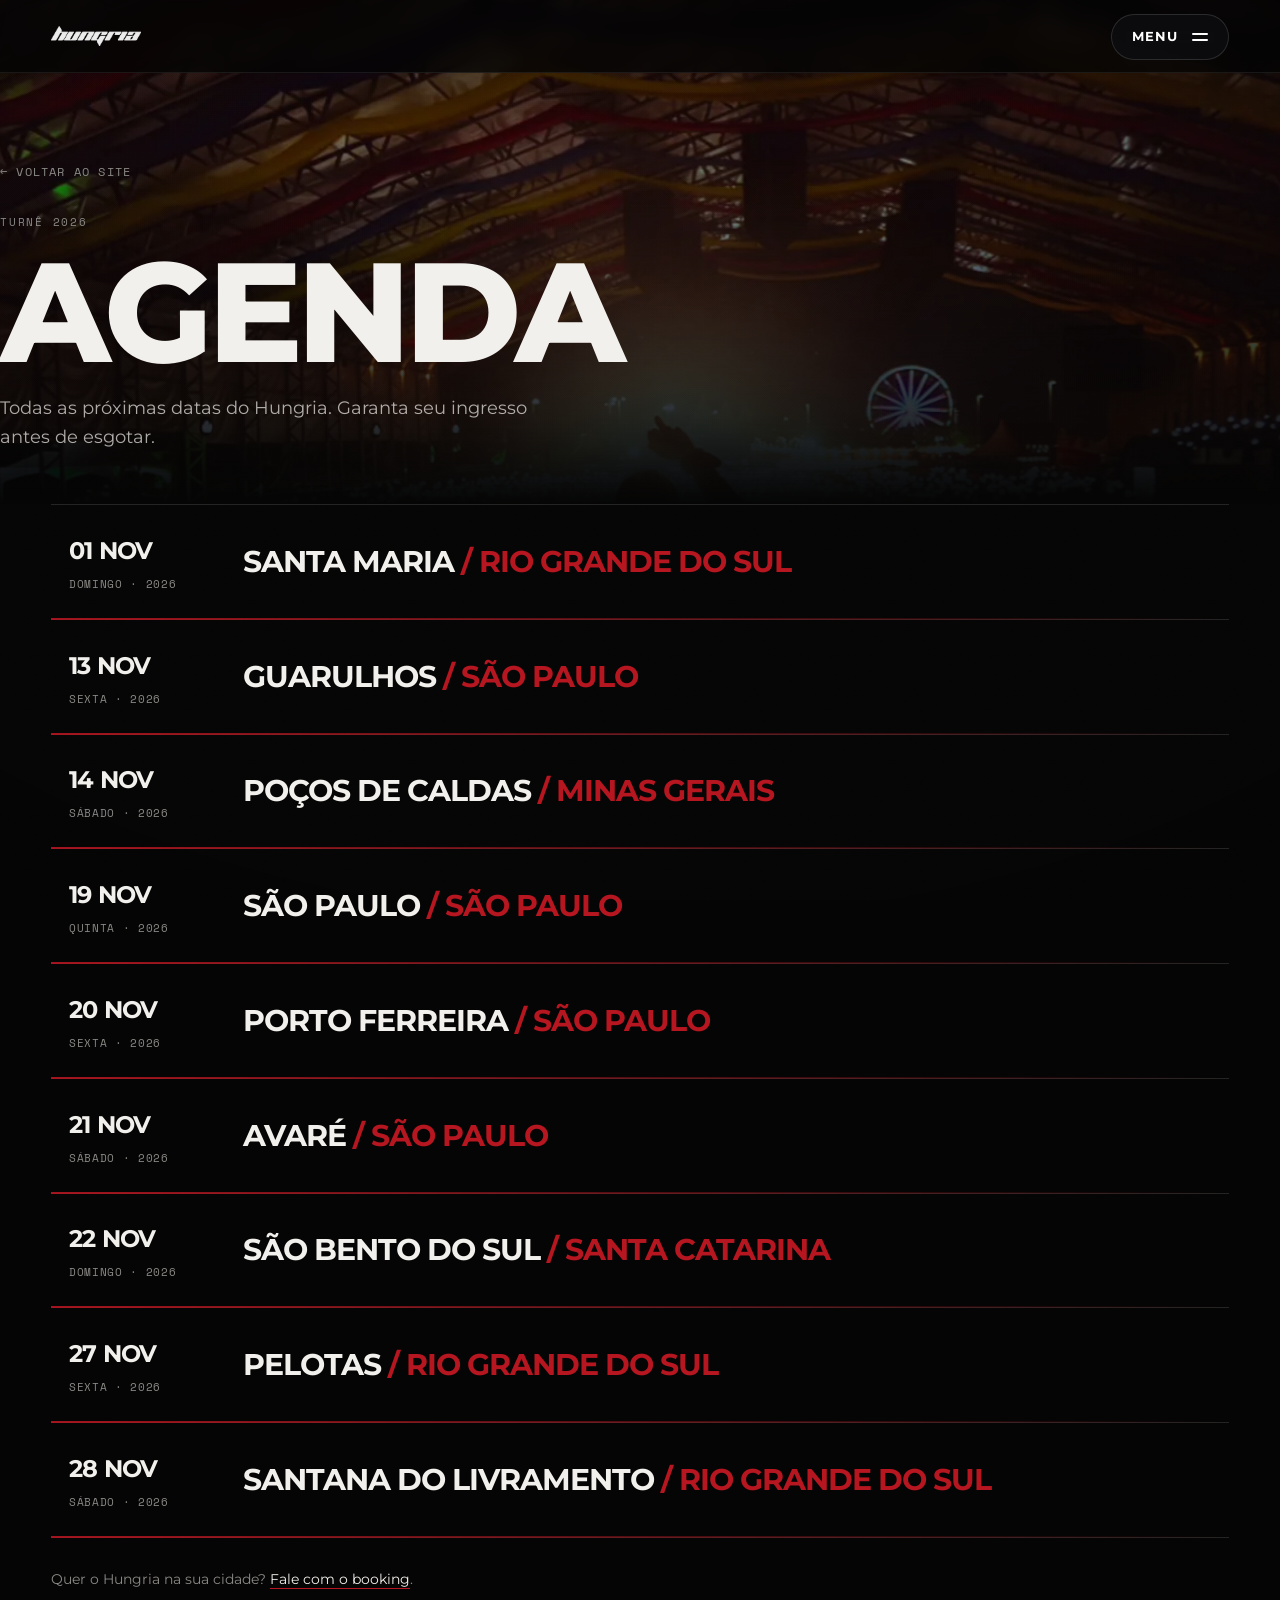
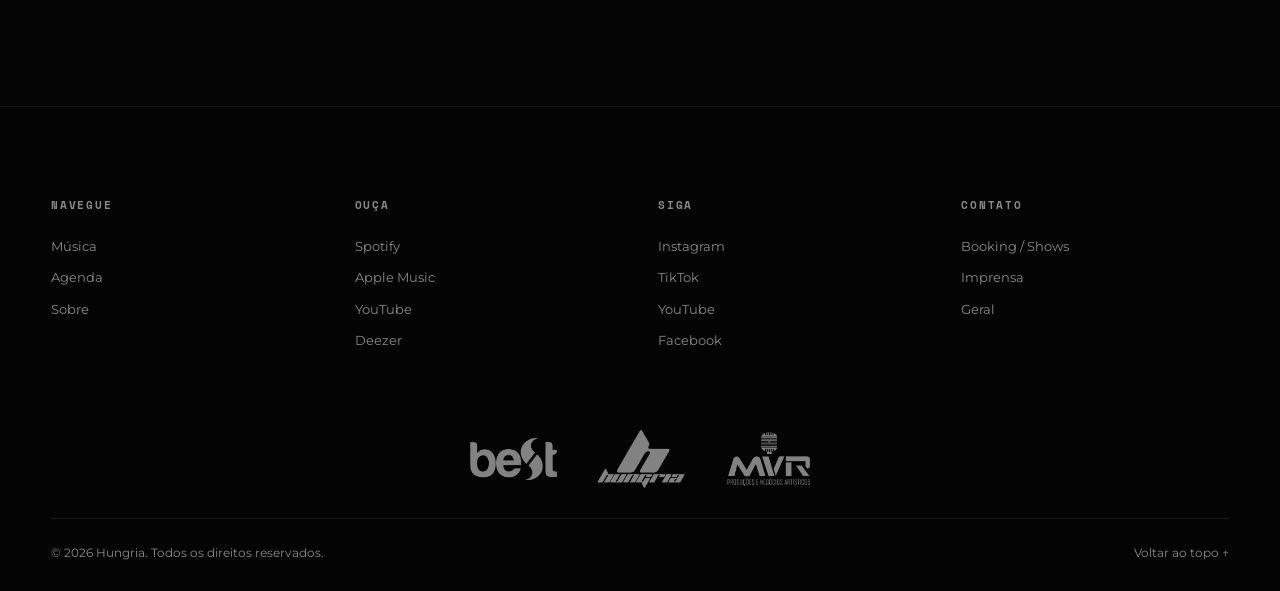
==== agenda.html @ a234875b "Agenda: datas de novembro/2026 Co-Authored-By: Claude Opus 5.5 <noreply@anthropic.com>" ====
<!DOCTYPE html>
<html lang="pt-BR">
<head>
<meta charset="utf-8">
<meta name="viewport" content="width=device-width, initial-scale=1">
<title>Agenda — Hungria</title>

<meta name="description" content="Agenda oficial de shows do Hungria. Confira as próximas datas da turnê e garanta seu ingresso.">
<meta name="theme-color" content="#050505">

<meta property="og:type" content="website">
<meta property="og:site_name" content="Hungria">
<meta property="og:title" content="Agenda — Hungria">
<meta property="og:description" content="Próximas datas da turnê do Hungria. Garanta seu ingresso.">
<meta property="og:image" content="assets/img/og-cover.svg">
<meta property="og:locale" content="pt_BR">

<link rel="icon" href="assets/img/favicon.svg" type="image/svg+xml">

<link rel="preconnect" href="https://fonts.googleapis.com">
<link rel="preconnect" href="https://fonts.gstatic.com" crossorigin>
<link href="https://fonts.googleapis.com/css2?family=Montserrat:wght@300;400;500;600;700;800&family=Space+Mono:wght@400;700&display=swap" rel="stylesheet">

<link rel="stylesheet" href="assets/css/style.css?v=20261103a">
<script>document.documentElement.classList.add("js");</script>
</head>

<body>
<a class="skip" href="#agenda">Pular para a agenda</a>
<span id="topo"></span>

<!-- ============ GRÃO FOTOGRÁFICO ============ -->
<div class="grain" aria-hidden="true"></div>
<div class="vignette" aria-hidden="true"></div>

<!-- ============ HEADER ============ -->
<header class="hd stuck" id="hd">
  <a href="/#topo" class="hd__logo" aria-label="Hungria — início"><img src="hungria logo.png" alt="Hungria"></a>
  <nav class="hd__nav" aria-label="Principal">
    <a href="/#musica">Música</a>
    <a href="/agenda" class="on" aria-current="page">Agenda</a>
    <a href="/#sobre">Sobre</a>
  </nav>
  <a class="hd__cta" href="#" target="_blank" rel="noopener" tabindex="-1" aria-hidden="true">Ouvir</a>
  <button class="hd__burger" id="burger" aria-label="Menu" aria-expanded="false" tabindex="-1" aria-hidden="true"><span></span><span></span></button>

  <!-- MorphedMenu: pílula que faz morph num painel com os links -->
  <div class="mmenu" id="mmenu">
    <div class="mmenu__surface">
      <button class="mmenu__btn" id="mmenuBtn" aria-expanded="false" aria-controls="mmenuPanel" aria-label="Abrir menu">
        <span class="mmenu__label">Menu</span>
        <span class="mmenu__ico" aria-hidden="true"></span>
      </button>
      <div class="mmenu__panel" id="mmenuPanel" role="menu">
        <nav aria-label="Navegação principal">
          <a href="/#musica" role="menuitem" data-cur><small>01</small>Música</a>
          <a href="/agenda" role="menuitem" class="on" aria-current="page" data-cur><small>02</small>Agenda</a>
          <a href="/#sobre" role="menuitem" data-cur><small>03</small>Sobre</a>
          <a href="/#jornada" role="menuitem" data-cur><small>04</small>Trajetória</a>
          <a href="/#contato" role="menuitem" data-cur><small>05</small>Contato</a>
        </nav>
        <a class="mmenu__cta" id="hdCta" href="#" target="_blank" rel="noopener" data-cur>Ouvir no Spotify</a>
      </div>
    </div>
  </div>
</header>

<!-- ============ MENU ============ -->
<div class="mnav" id="mnav">
  <button class="mnav__close" id="menuClose" aria-label="Fechar">Fechar</button>
  <nav aria-label="Menu">
    <a href="/#musica"><i>01</i> Música</a>
    <a href="/agenda"><i>02</i> Agenda</a>
    <a href="/#sobre"><i>03</i> Sobre</a>
    <a href="/#contato"><i>04</i> Contato</a>
  </nav>
  <div class="mnav__social" id="mnavSocial"></div>
</div>

<main>

<!-- ============ TOPO DA AGENDA ============ -->
<section class="agenda-top">
  <div class="secbg" data-parallax aria-hidden="true">
    <picture>
      <source type="image/webp" srcset="assets/img/fotos/agenda-hero.webp">
      <img class="secbg__img" src="assets/img/fotos/agenda-hero.jpg" alt="" decoding="async">
    </picture>
    <span class="secbg__veil"></span>
  </div>
  <div class="wrap">
    <a class="agenda-top__back" href="/">← Voltar ao site</a>
    <span class="tag" id="agendaSelo">Turnê 2026</span>
    <h1 class="agenda-top__title">Agenda</h1>
    <p class="agenda-top__sub">Todas as próximas datas do Hungria. Garanta seu ingresso antes de esgotar.</p>
  </div>
</section>

<!-- ============ LISTA DE DATAS ============ -->
<section class="sec sec--agenda" id="agenda">
  <div class="wrap">
    <div class="dates" id="agenda-list"></div>
    <p class="dates__note">Quer o Hungria na sua cidade? <a href="/#contato">Fale com o booking</a>.</p>
  </div>
</section>

</main>

<!-- ============ FOOTER ============ -->
<footer class="ft">
  <div class="wrap">
    <div class="ft__grid">
      <div class="ft__col"><h4>Navegue</h4><a href="/#musica">Música</a><a href="/agenda">Agenda</a><a href="/#sobre">Sobre</a></div>
      <div class="ft__col" id="footerPlat"><h4>Ouça</h4></div>
      <div class="ft__col" id="footerSocial"><h4>Siga</h4></div>
      <div class="ft__col" id="footerContato"><h4>Contato</h4></div>
    </div>

    <!-- Régua de logos (best · Hungria · MVR). Só a "best" é clicável -> Instagram. -->
    <div class="partners" aria-label="Parceiros">
      <div class="partners__strip">
        <img class="partners__img" src="assets/img/logoss.png?v=1" alt="best · Hungria · MVR Produções e Negócios Artísticos" loading="lazy" decoding="async">
        <a class="partners__best" href="https://www.instagram.com/best_oficial/" target="_blank" rel="noopener" aria-label="Best — Instagram"></a>
      </div>
    </div>

    <div class="ft__bar">
      <span>© <span id="year"></span> Hungria. Todos os direitos reservados.</span>
      <a href="/#topo">Voltar ao topo ↑</a>
    </div>
  </div>
</footer>

<script src="assets/js/data.js?v=20261103a"></script>
<script src="assets/js/agenda.js?v=20261103a"></script>
<!-- MorphedMenu: abre/fecha com clique -->
<script>
(function(){
  function init(){
    var m = document.getElementById("mmenu"), b = document.getElementById("mmenuBtn");
    if (!m || !b) return;
    function set(open){ m.classList.toggle("open", open); b.setAttribute("aria-expanded", open ? "true" : "false"); }
    b.addEventListener("click", function(e){ e.stopPropagation(); set(!m.classList.contains("open")); });
    document.addEventListener("click", function(e){ if (m.classList.contains("open") && !m.contains(e.target)) set(false); });
    document.addEventListener("keydown", function(e){ if (e.key === "Escape") set(false); });
    m.querySelectorAll(".mmenu__panel a").forEach(function(a){ a.addEventListener("click", function(){ set(false); }); });
  }
  if (document.readyState === "loading") document.addEventListener("DOMContentLoaded", init);
  else init();
})();
</script>
<!-- profundidade sutil com o mouse no hero da agenda (só desktop com ponteiro fino) -->
<script>
(function(){
  var reduz = matchMedia('(prefers-reduced-motion: reduce)').matches;
  var fine  = matchMedia('(hover:hover) and (pointer:fine)').matches;
  var bg = document.querySelector('.agenda-top .secbg__img');
  var fg = document.querySelector('.agenda-top > .wrap');
  if (reduz || !fine || !bg) return;
  var tx=0, ty=0, cx=0, cy=0, raf=0;
  function loop(){
    raf = 0;
    cx += (tx - cx) * 0.08; cy += (ty - cy) * 0.08;
    bg.style.transform = 'translate3d(' + (cx*14).toFixed(2) + 'px,' + (cy*12).toFixed(2) + 'px,0) scale(1.08)';
    if (fg) fg.style.transform = 'translate3d(' + (cx*-5).toFixed(2) + 'px,' + (cy*-4).toFixed(2) + 'px,0)';
    if (Math.abs(tx-cx) > 0.001 || Math.abs(ty-cy) > 0.001) raf = requestAnimationFrame(loop);
  }
  addEventListener('mousemove', function(e){
    tx = e.clientX/innerWidth - 0.5; ty = e.clientY/innerHeight - 0.5;
    if (!raf) raf = requestAnimationFrame(loop);
  }, { passive:true });
})();
</script>
</body>
</html>
---- assets/css/style.css ----
/* =====================================================================
   HUNGRIA — SITE OFICIAL
   Sistema visual: cinematográfico, palco/rua/Brasília. Preto, branco e
   cinza como base; vermelho como LUZ/assinatura (pontual). Sem dourado.
   Profundidade por fotografia, composição, tipografia e movimento.
   ===================================================================== */

/* ─────────────────────────────────────────────────────────────────────
   TIPOGRAFIA — sistema do somacorps.com: Montserrat como família única
   (800 nos títulos, tracking negativo ~-0.03em, line-height 0.9) e
   Space Mono só nas etiquetas técnicas pequenas (caixa-alta, tracking +).
   Uma família só = harmonia; o contraste vem do PESO e do TAMANHO.
   ───────────────────────────────────────────────────────────────────── */

:root{
  /* ---- paleta ---- */
  --black:    #050505;
  --black-2:  #0D0D0D;
  --panel:    #111111;
  --white:    #F2F0EC;
  --gray:     #8A8985;
  --gray-line:#242424;              /* divisórias finas escuras */
  --red-deep: #7A1017;              /* vermelho escuro */
  --red:      #B51620;              /* vermelho de destaque */
  --white-70: rgba(242,240,236,.70);
  --white-45: rgba(242,240,236,.45);
  --white-14: rgba(242,240,236,.14);
  --white-08: rgba(242,240,236,.08);

  /* ---- tipografia ---- */
  --font-display: "Archivo Black", "Montserrat", system-ui, -apple-system, "Segoe UI", sans-serif;
  --font-body: "Montserrat", system-ui, -apple-system, "Segoe UI", sans-serif;
  --font-mono: "Space Mono", ui-monospace, "SFMono-Regular", Menlo, monospace;

  --wrap: 1240px;
  --pad: clamp(22px, 4vw, 64px);

  /* curvas com peso — desaceleração buttery (expo-out), entrada/saída
     simétrica e micro-mola para lifts/hover (sem exagero de bounce) */
  --e-out:   cubic-bezier(.16,1,.3,1);
  --e-io:    cubic-bezier(.85,0,.15,1);
  --e-spring: cubic-bezier(.34,1.56,.64,1);
}

*,*::before,*::after{ box-sizing:border-box; }
html{ scroll-behavior:smooth; scroll-padding-top:90px; }
body{
  margin:0; background:var(--black); color:var(--white);
  font-family:var(--font-body); font-size:16px; line-height:1.65; font-weight:400;
  -webkit-font-smoothing:antialiased; overflow-x:hidden;
}
body.lock{ overflow:hidden; }
img{ display:block; max-width:100%; }
a{ color:inherit; text-decoration:none; }
button,input,select,textarea{ font:inherit; color:inherit; }
h1,h2,h3,h4,p{ margin:0; }
::selection{ background:var(--red); color:var(--white); }

.wrap{ width:min(100% - var(--pad)*2, var(--wrap)); margin-inline:auto; }
.center{ text-align:center; margin-top:clamp(40px,5vw,64px); }

.skip{ position:fixed; top:-60px; left:16px; z-index:300; background:var(--red); color:#fff;
  padding:10px 16px; border-radius:4px; transition:top .3s var(--e-out); }
.skip:focus{ top:14px; }

/* ---- display: Montserrat 800, caixa-alta, tracking negativo (padrão SOMA) ---- */
.h2{ font-family:var(--font-display); font-weight:800; text-transform:uppercase;
  letter-spacing:-.033em; line-height:.9; font-size:clamp(38px,6.2vw,92px); }

:focus-visible{ outline:2px solid var(--red); outline-offset:3px; border-radius:2px; }

::-webkit-scrollbar{ width:9px; }
::-webkit-scrollbar-track{ background:#000; }
::-webkit-scrollbar-thumb{ background:#2a2a2a; border-radius:9px; }
::-webkit-scrollbar-thumb:hover{ background:var(--red-deep); }

/* grão fotográfico + vinheta (texturas discretas, sem overlay pesado) */
.grain{ position:fixed; inset:0; z-index:3; pointer-events:none; opacity:.05; mix-blend-mode:overlay;
  background-image:url("data:image/svg+xml,%3Csvg xmlns='http://www.w3.org/2000/svg' width='160' height='160'%3E%3Cfilter id='n'%3E%3CfeTurbulence type='fractalNoise' baseFrequency='.85' numOctaves='2'/%3E%3Crect width='100%25' height='100%25' filter='url(%23n)'/%3E%3C/filter%3E%3Crect width='100%25' height='100%25' filter='url(%23n)'/%3E%3C/svg%3E"); }
.vignette{ position:fixed; inset:0; z-index:2; pointer-events:none;
  background:radial-gradient(120% 100% at 50% 42%, transparent 60%, rgba(0,0,0,.5) 100%); }

/* =====================================================================
   ATMOSFERA 3D — camada fixa e profunda atrás de tudo. Névoa cinematográfica
   MUITO sutil (nada de fumaça branca de "gaming"): tons quentes/frios bem
   escuros que deslizam devagar. Fica atrás do conteúdo (z-index 0) e as
   seções transparentes deixam ela "respirar". Nunca compete com o conteúdo.
   ===================================================================== */
.silkbg{ position:fixed; inset:0; width:100%; height:100%; z-index:0; pointer-events:none; mix-blend-mode:screen; opacity:.6; }
.atmos{ display:none; }   /* substituído pelo Silk Background (WebGL) */

/* ===== GALERIA em grid P&B (aba de fotos) ===== */
.galgrid{ position:relative; z-index:10; display:flex; flex-wrap:nowrap; gap:2px;
  overflow-x:hidden; overflow-y:hidden; scrollbar-width:none; }
.galgrid::-webkit-scrollbar{ height:0; width:0; }
.galgrid__item{ margin:0; overflow:hidden; aspect-ratio:4/5; background:var(--black);
  flex:0 0 clamp(160px,16vw,290px); }
.galgrid__item img{ width:100%; height:100%; object-fit:cover; display:block;
  filter:saturate(1.05) contrast(1.03); transition:filter .5s var(--e-out), transform .6s var(--e-out); }
.galgrid__item:hover img{ filter:saturate(1.12) contrast(1.06) brightness(1.06); transform:scale(1.04); }
.atmos__fog{ position:absolute; border-radius:50%; filter:blur(90px); mix-blend-mode:screen; will-change:transform; }
.atmos__fog--1{ width:72vw; height:72vw; left:-16vw; top:-12vh; opacity:.55;
  background:radial-gradient(circle, rgba(150,26,34,.95), transparent 70%); animation:fog1 46s ease-in-out infinite; }
.atmos__fog--2{ width:60vw; height:60vw; right:-12vw; top:34vh; opacity:.48;
  background:radial-gradient(circle, rgba(28,92,74,.9), transparent 70%); animation:fog2 58s ease-in-out infinite; }
.atmos__fog--3{ width:56vw; height:56vw; left:22vw; bottom:-22vh; opacity:.46;
  background:radial-gradient(circle, rgba(172,112,42,.85), transparent 72%); animation:fog3 52s ease-in-out infinite; }
@keyframes fog1{ 0%,100%{ transform:translate3d(0,0,0) scale(1) } 50%{ transform:translate3d(6vw,4vh,0) scale(1.12) } }
@keyframes fog2{ 0%,100%{ transform:translate3d(0,0,0) scale(1.05) } 50%{ transform:translate3d(-5vw,-3vh,0) scale(1) } }
@keyframes fog3{ 0%,100%{ transform:translate3d(0,0,0) scale(1) } 50%{ transform:translate3d(3vw,-5vh,0) scale(1.1) } }

/* ── OUÇA AGORA: player nativo do Spotify + CTAs (Spotify · YouTube) ── */
.oa__player{ margin-top:clamp(40px,5vw,72px); position:relative; border:1px solid var(--gray-line); border-radius:14px;
  background:linear-gradient(180deg,#0f0f0f,#080808); padding:clamp(12px,1.6vw,20px); box-shadow:0 40px 90px -50px rgba(0,0,0,.95); }
.oa__frame{ width:100%; border:0; border-radius:12px; display:block; }
.oa__ctas{ display:flex; flex-wrap:wrap; gap:14px; margin-top:clamp(28px,3.5vw,44px); }
.mbtn{ display:inline-flex; align-items:center; gap:12px; padding:14px 26px; border-radius:100px; color:#fff;
  border:1px solid var(--white-14); background:rgba(255,255,255,.02);
  font-family:var(--font-display); font-weight:700; text-transform:uppercase; letter-spacing:.06em; font-size:14px;
  transition:border-color .4s var(--e-out), background-color .4s var(--e-out), transform .4s var(--e-out); }
.mbtn__ico{ display:inline-flex; width:20px; height:20px; }
.mbtn__ico svg{ width:100%; height:100%; fill:currentColor; }
.mbtn__arrow{ font-family:var(--font-body); font-weight:400; opacity:.55; transition:transform .4s var(--e-out), opacity .3s; }
.mbtn:hover{ border-color:rgba(255,255,255,.4); background:rgba(255,255,255,.05); transform:translateY(-2px); }
.mbtn:hover .mbtn__arrow{ transform:translateX(6px); opacity:1; }

/* ===== LANÇAMENTO EM DESTAQUE (clipe no topo) ===== */
.sec.drop{ padding-bottom:0; }
.drop + .sec{ padding-top:clamp(40px,5vw,64px); }   /* lançamento "puxa" a Música pra perto */
.drop__wrap{ display:grid; grid-template-columns:1.12fr .88fr; gap:clamp(24px,4vw,60px); align-items:center; }
.drop__media{ position:relative; }
.drop__play{ display:block; position:relative; width:100%; aspect-ratio:16/9; overflow:hidden; padding:0; cursor:pointer;
  border:1px solid var(--white-14); border-radius:16px; background:#000; box-shadow:0 44px 100px -55px rgba(0,0,0,.95); }
.drop__play img{ width:100%; height:100%; object-fit:cover; transition:transform .8s var(--e-out), filter .5s var(--e-out); }
.drop__play::after{ content:""; position:absolute; inset:0; background:linear-gradient(180deg, transparent 40%, rgba(5,5,5,.35)); pointer-events:none; }
.drop__play:hover img{ transform:scale(1.05); filter:brightness(1.06); }
.drop__playico{ position:absolute; inset:0; display:grid; place-items:center; z-index:2; }
.drop__playico svg{ width:72px; height:72px; filter:drop-shadow(0 10px 26px rgba(0,0,0,.55)); transition:transform .4s var(--e-out); }
.drop__playico circle{ fill:var(--red); }
.drop__play:hover .drop__playico svg{ transform:scale(1.12); }
.drop__frame{ width:100%; aspect-ratio:16/9; border:0; border-radius:16px; display:block; box-shadow:0 44px 100px -55px rgba(0,0,0,.95); }
.drop__selo{ color:var(--red); }
.drop__title{ font-family:var(--font-display); font-weight:800; text-transform:uppercase; letter-spacing:-.02em;
  font-size:clamp(44px,6.2vw,80px); line-height:.92; margin:14px 0 6px; }
.drop__credit{ font-family:var(--font-display); font-weight:600; text-transform:uppercase; letter-spacing:.02em; font-size:clamp(15px,1.7vw,20px); }
.drop__credit span{ color:var(--gray); font-weight:500; }
.drop__desc{ color:var(--gray); font-size:clamp(14px,1.1vw,16px); line-height:1.7; max-width:42ch; margin:16px 0 26px; }
@media (max-width:820px){
  .drop__wrap{ grid-template-columns:1fr; gap:22px; }
  .drop__media{ order:1; } .drop__info{ order:2; }
  .drop__playico svg{ width:60px; height:60px; }
}

/* =====================================================================
   INTRO
   ===================================================================== */
/* Preloader: cortina em tela cheia que sobe e revela o site (só o logo) */
.intro{ position:fixed; inset:0; z-index:200; background:var(--black);
  display:grid; place-content:center; justify-items:center;
  transition:opacity .7s ease; will-change:opacity; }
.intro.off{ opacity:0; pointer-events:none; }               /* cortina some por trás */
html:not(.js) .intro{ display:none; }
.intro__logo{ opacity:0; transform:translateY(24px); filter:blur(10px); will-change:transform; }
.intro.reveal-logo .intro__logo{ opacity:1; transform:none; filter:blur(0);
  transition:opacity .7s cubic-bezier(.44,0,.56,1) .25s, transform .7s cubic-bezier(.44,0,.56,1) .25s, filter .7s cubic-bezier(.44,0,.56,1) .25s; }
.intro__logo img{ height:clamp(40px,6vw,76px); width:auto; filter:brightness(0) invert(1); opacity:.96; }

/* HERO PRELOADER: quadro cicla imagens (wipe) e expande até virar o hero */
.hpre{ position:fixed; inset:0; z-index:150; background:var(--black); display:grid; place-items:center;
  opacity:0; visibility:hidden; }
.hpre.on{ opacity:1; visibility:visible; }
.hpre.done{ opacity:0; visibility:hidden; transition:opacity .5s ease; }
.hpre__frame{ position:relative; width:min(42vw,440px); height:min(52vh,540px); border-radius:16px;
  overflow:hidden; box-shadow:0 50px 120px -40px #000; will-change:width,height; }
.hpre__frame.expand{ width:100vw; height:100vh; border-radius:0;
  transition:width .8s cubic-bezier(.7,0,.2,1), height .8s cubic-bezier(.7,0,.2,1), border-radius .8s; }
.hpre__img{ position:absolute; inset:0; background-size:cover; background-position:center; clip-path:inset(0 100% 0 0); }
.hpre__img.show{ clip-path:inset(0 0 0 0); transition:clip-path .5s cubic-bezier(.7,0,.2,1); }
@media (prefers-reduced-motion:reduce){    /* o dono quer ver a abertura */
  .hpre__img.show{ transition-duration:.5s !important; }
  .hpre__frame.expand{ transition-duration:.8s !important; }
  .hpre.done{ transition-duration:.5s !important; }
}

/* =====================================================================
   CURSOR (desativado em toque / low-power)
   ===================================================================== */
.cur{ display:none !important; position:fixed; top:0; left:0; width:30px; height:30px; margin:-15px 0 0 -15px; border-radius:50%;
  border:1px solid var(--white-45); pointer-events:none; z-index:190; opacity:0;
  transition:width .3s var(--e-out), height .3s var(--e-out), background-color .3s, border-color .3s, opacity .3s; }
.cur.on{ opacity:1; }
.cur.hov{ width:54px; height:54px; margin:-27px 0 0 -27px; background:rgba(181,22,32,.14); border-color:var(--red); }
html.no-cursor .cur{ display:none; }
@media (hover:none){ .cur{ display:none; } }

/* =====================================================================
   BOTÕES — principal vermelho profundo, secundário outline (cantos discretos)
   ===================================================================== */
.btn{ display:inline-flex; align-items:center; justify-content:center; gap:8px;
  padding:15px 30px; border-radius:4px; border:1px solid var(--red); background:var(--red); color:#fff;
  font-family:var(--font-display); font-weight:700; text-transform:uppercase; letter-spacing:.03em; font-size:16px;
  cursor:pointer; transition:background-color .45s var(--e-out), transform .45s var(--e-out), box-shadow .45s var(--e-out); }
.btn:hover{ background:#c81a25; transform:translateY(-2px); box-shadow:0 14px 34px -14px rgba(181,22,32,.7); }
.btn:active{ transform:translateY(0) scale(.985); }
.btn--ghost{ background:transparent; color:var(--white); border-color:var(--white-45); box-shadow:none; }
.btn--ghost:hover{ background:rgba(242,240,236,.06); border-color:var(--white); transform:translateY(-2px); box-shadow:none; }

/* =====================================================================
   HEADER — minimalista, sem glass pesado
   ===================================================================== */
.hd{ position:fixed; top:0; left:0; right:0; z-index:120; display:flex; align-items:center; gap:26px;
  padding:22px var(--pad); transition:background-color .4s var(--e-out), padding .4s var(--e-out), border-color .4s; border-bottom:1px solid transparent; }
.hd.stuck{ background:rgba(5,5,5,.78); backdrop-filter:blur(8px); border-bottom-color:var(--white-08); padding-top:14px; padding-bottom:14px; }
.hd__logo{ display:inline-flex; }
.hd__logo img{ height:20px; width:auto; filter:brightness(0) invert(1); opacity:.92; transition:opacity .35s var(--e-out); }
.hd__logo:hover img{ opacity:1; }
.hd__nav{ display:flex; gap:28px; margin-left:auto; }
.hd__nav a{ font-size:13px; letter-spacing:.02em; color:var(--white-70); position:relative; padding:4px 0; transition:color .3s; }
.hd__nav a::after{ content:""; position:absolute; left:0; bottom:0; height:1px; width:0; background:var(--red); transition:width .35s var(--e-out); }
.hd__nav a:hover{ color:var(--white); } .hd__nav a:hover::after, .hd__nav a.on::after{ width:100%; }
.hd__cta{ flex:none; font-family:var(--font-display); font-weight:700; text-transform:uppercase; letter-spacing:.06em; font-size:15px;
  padding:9px 20px; border:1px solid var(--white-45); border-radius:4px; transition:border-color .3s, background-color .3s, color .3s; }
.hd__cta:hover{ border-color:var(--red); background:var(--red); color:#fff; }
.hd__burger{ display:none; width:40px; height:40px; background:none; border:0; cursor:pointer; padding:0; margin-left:auto; }
.hd__burger span{ display:block; width:24px; height:1.5px; background:var(--white); margin:5px auto; transition:transform .4s var(--e-io); }
.hd__burger.open span:nth-child(1){ transform:translateY(3.25px) rotate(45deg); }
.hd__burger.open span:nth-child(2){ transform:translateY(-3.25px) rotate(-45deg); }

.mnav{ position:fixed; inset:0; z-index:110; background:var(--black-2);
  display:flex; flex-direction:column; justify-content:center; gap:34px; padding:96px var(--pad) 40px;
  clip-path:inset(0 0 100% 0); transition:clip-path .7s var(--e-io); }
.mnav.open{ clip-path:inset(0 0 0 0); }
.mnav__close{ position:absolute; top:24px; right:var(--pad); background:none; border:0; cursor:pointer; font-size:13px; color:var(--white-70); }
.mnav nav{ display:flex; flex-direction:column; gap:6px; }
.mnav nav a{ font-family:var(--font-display); font-weight:700; text-transform:uppercase; letter-spacing:-.01em;
  font-size:clamp(34px,9vw,72px); line-height:1.06; display:flex; align-items:baseline; gap:16px; color:var(--white);
  opacity:0; transform:translateY(24px); }
.mnav nav a i{ font-family:var(--font-body); font-size:12px; font-style:normal; color:var(--red); font-weight:600; }
.mnav.open nav a{ animation:mup .7s var(--e-out) forwards; }
.mnav.open nav a:nth-child(1){animation-delay:.14s}.mnav.open nav a:nth-child(2){animation-delay:.2s}
.mnav.open nav a:nth-child(3){animation-delay:.26s}.mnav.open nav a:nth-child(4){animation-delay:.32s}
.mnav.open nav a:nth-child(5){animation-delay:.38s}
@keyframes mup{ to{ opacity:1; transform:none } }
.mnav nav a:hover{ color:var(--red); }
.mnav__social{ display:flex; flex-wrap:wrap; gap:16px; font-size:12px; letter-spacing:.06em; text-transform:uppercase; color:var(--gray); }
.mnav__social a:hover{ color:var(--white); }

/* =====================================================================
   MORPHED MENU — pílula (canto direito) que faz MORPH num painel com os
   links. Substitui a nav antiga (que fica oculta no DOM pro main.js rodar).
   ===================================================================== */
.hd__nav, .hd__cta, .hd__burger{ display:none !important; }
/* MorphedMenu — uma única "surface" preta que faz morph (pílula -> cartão) */
.mmenu{ position:relative; margin-left:auto; z-index:6; width:118px; height:44px; }
.mmenu__surface{ position:absolute; top:0; right:0; width:118px; overflow:hidden;
  background:rgba(16,16,18,.72); -webkit-backdrop-filter:blur(16px) saturate(1.1); backdrop-filter:blur(16px) saturate(1.1);
  border:1px solid var(--white-14); border-radius:100px; box-shadow:0 30px 70px -40px rgba(0,0,0,.9);
  transition:width .5s var(--e-morph, cubic-bezier(.22,1,.36,1)), border-radius .5s var(--e-morph, cubic-bezier(.22,1,.36,1)),
    background-color .4s var(--e-out), box-shadow .5s var(--e-out); }
.mmenu.open .mmenu__surface{ width:min(288px,84vw); border-radius:22px; background:rgba(14,14,16,.94);
  box-shadow:0 44px 90px -42px rgba(0,0,0,.95); }
.mmenu__btn{ display:flex; align-items:center; justify-content:space-between; gap:11px; width:100%; height:44px; padding:0 20px;
  cursor:pointer; background:none; border:0; color:#fff;
  font-family:var(--font-display); font-weight:700; text-transform:uppercase; letter-spacing:.08em; font-size:13px; }
.mmenu__ico{ position:relative; width:16px; height:12px; flex:none; }
.mmenu__ico::before, .mmenu__ico::after{ content:""; position:absolute; left:0; right:0; height:1.6px; background:#fff; border-radius:2px;
  transition:transform .4s var(--e-out), top .4s var(--e-out); }
.mmenu__ico::before{ top:2px; } .mmenu__ico::after{ top:8px; }
.mmenu.open .mmenu__ico::before{ top:5px; transform:rotate(45deg); }
.mmenu.open .mmenu__ico::after{ top:5px; transform:rotate(-45deg); }
.mmenu__panel{ overflow:hidden; max-height:0; opacity:0; pointer-events:none;
  transition:max-height .5s var(--e-morph, cubic-bezier(.22,1,.36,1)), opacity .3s var(--e-out); }
.mmenu.open .mmenu__panel{ max-height:min(70vh,540px); opacity:1; pointer-events:auto; }
.mmenu__panel nav{ display:flex; flex-direction:column; padding:6px 0 8px; border-top:1px solid rgba(255,255,255,.07); }
.mmenu__panel nav a{ display:flex; align-items:baseline; gap:12px; padding:12px 22px; color:var(--white-70);
  font-family:var(--font-display); font-weight:600; text-transform:uppercase; letter-spacing:.01em; font-size:16px;
  transition:color .3s, background-color .3s, padding-left .3s; }
.mmenu__panel nav a small{ font-family:var(--font-mono); font-size:10px; color:var(--red); font-weight:400; letter-spacing:.1em; }
.mmenu__panel nav a:hover{ color:#fff; background:rgba(255,255,255,.04); padding-left:26px; }
.mmenu__cta{ display:block; margin:6px 16px 16px; text-align:center; padding:13px; border-radius:100px;
  background:var(--red-deep); color:#fff; font-family:var(--font-display); font-weight:700; text-transform:uppercase;
  letter-spacing:.06em; font-size:12px; transition:background-color .3s var(--e-out); }
.mmenu__cta:hover{ background:var(--red); }
@media (prefers-reduced-motion: reduce){ .mmenu__surface, .mmenu__panel, .mmenu__ico::before, .mmenu__ico::after{ transition:none; } }

/* BLUR REVEAL (estilo ScrollText): os cabeçalhos de seção entram DESFOCADOS e
   ficam nítidos ao aparecer no scroll. Reaproveita o .reveal existente. */
.head.reveal{ filter:blur(12px);
  transition:filter .9s var(--e-out), opacity .8s var(--e-out), transform .8s var(--e-out); }
.head.reveal.on{ filter:blur(0); }
@media (prefers-reduced-motion: reduce){ .head.reveal{ filter:none !important; } }

/* =====================================================================
   HERO — cena em camadas
   ===================================================================== */
.hero{ position:relative; min-height:100svh; display:flex; align-items:flex-end; overflow:hidden;
  padding:130px var(--pad) clamp(56px,8vh,110px); }
.hero__stage{ position:absolute; inset:0; z-index:0; }
.hero__layer{ position:absolute; inset:-6%; will-change:transform; }
.hero__photo img, .hero__photo video{ position:absolute; inset:0; width:100%; height:100%; object-fit:cover; object-position:center 34%; transition:opacity .9s var(--e-out); }
.hero__photo video{ opacity:0; } /* foto aparece enquanto o vídeo não toca */
/* quando o vídeo REALMENTE começa a tocar, o JS marca .show-video aqui:
   a regra abaixo é mais específica que a de cima, então vence sem brigar. */
.hero__photo.show-video video{ opacity:1; }
.hero__photo.show-video img{ opacity:0; }
/* cor/zoom SÓ na foto: aplicar filter/transform no <video> pode travar o
   frame (tela preta) em certas GPUs/navegadores */
.hero__photo img{ filter:contrast(1.05) saturate(1.02); }
.js .hero__photo img{ transform:scale(1.08); }
.go .hero__photo img{ animation:heroZoom 12s var(--e-out) forwards; } /* aproximação MUITO lenta */
@keyframes heroZoom{ to{ transform:scale(1.14) } }
/* Hero Video Reveal: o palco (vídeo + tratamento) abre de um retângulo
   central e expande até preencher — no estilo do componente do Framer.
   Começa logo depois que a cortina do preloader sobe. */
.js .hero__stage{ clip-path:inset(24% 30% round 22px); opacity:0; }
.go .hero__stage{ animation:heroReveal 1.5s cubic-bezier(.7,0,.2,1) .35s forwards; }
@keyframes heroReveal{
  0%{ clip-path:inset(24% 30% round 22px); opacity:0; }
  28%{ opacity:1; }
  100%{ clip-path:inset(0% 0% round 0px); opacity:1; } }
.hero__fog{ background:
  radial-gradient(60% 40% at 30% 80%, rgba(0,0,0,.55), transparent 70%),
  radial-gradient(50% 40% at 80% 60%, rgba(0,0,0,.4), transparent 70%); opacity:.7; }
/* luz de refletor fora da tela (reage ao movimento via JS) */
.hero__light{ background:
  radial-gradient(45% 55% at var(--lx,32%) var(--ly,26%), rgba(181,22,32,.28), transparent 60%),
  radial-gradient(40% 50% at 78% 18%, rgba(242,240,236,.14), transparent 62%);
  mix-blend-mode:screen; opacity:.9; }
.hero__dust{ position:absolute; inset:0; width:100%; height:100%; }
.hero__grad{ position:absolute; inset:0;
  background:linear-gradient(to top, var(--black) 3%, rgba(5,5,5,.55) 34%, transparent 62%),
             linear-gradient(105deg, rgba(5,5,5,.55), transparent 45%); }
.hero__inner{ position:relative; z-index:2; width:100%; max-width:var(--wrap); margin-inline:auto; }
/* botão de play só aparece se o navegador bloquear o autoplay — um toque
   (gesto do usuário) sempre libera o vídeo; some quando ele tocar */
.hero__play{ position:absolute; right:var(--pad); bottom:24px; z-index:3; width:58px; height:58px; border-radius:50%;
  border:1px solid var(--white-45); background:rgba(5,5,5,.38); backdrop-filter:blur(6px); color:var(--white);
  display:grid; place-content:center; cursor:pointer; padding:0;
  opacity:0; pointer-events:none; transform:scale(.9);
  transition:opacity .5s var(--e-out), transform .5s var(--e-out), border-color .3s, background-color .3s; }
.hero__play.show{ opacity:1; pointer-events:auto; transform:none; }
.hero__play:hover{ border-color:var(--red); background:var(--red); }
.hero__play__ico{ width:0; height:0; border-left:17px solid currentColor; border-top:11px solid transparent; border-bottom:11px solid transparent; margin-left:4px; }
.hero__kicker{ font-size:12px; letter-spacing:.32em; text-transform:uppercase; color:var(--white-70); margin-bottom:18px; }
.hero__title{ font-family:var(--font-display); font-weight:800; text-transform:uppercase; letter-spacing:-.045em;
  line-height:.86; font-size:clamp(64px,15vw,240px); }
.hero__title span{ display:inline-block; }
.hero__sub{ max-width:42ch; color:var(--white-70); font-size:clamp(15px,1.5vw,19px); font-weight:400; margin:20px 0 0; }
.hero__chip{ display:inline-flex; align-items:center; gap:10px; margin-top:24px; padding:9px 16px 9px 12px;
  border:1px solid var(--white-14); border-radius:4px; background:rgba(5,5,5,.4); backdrop-filter:blur(4px);
  font-size:12px; letter-spacing:.02em; color:var(--white); transition:border-color .3s; }
.hero__chip:hover{ border-color:var(--red); }
.hero__chip .dot{ width:7px; height:7px; border-radius:50%; background:var(--red); box-shadow:0 0 0 0 rgba(181,22,32,.6); animation:pulse 2.6s infinite; }
@keyframes pulse{ 70%{ box-shadow:0 0 0 9px rgba(181,22,32,0) } 100%{ box-shadow:0 0 0 0 rgba(181,22,32,0) } }
.hero__cta{ display:flex; flex-wrap:wrap; gap:12px; margin-top:30px; }
/* entrada em profundidade — stagger discreto (JS adiciona .go no body) */
.js .hero__inner > *{ opacity:0; transform:translateY(26px); }
.go .hero__kicker{ animation:hIn .9s var(--e-out) .35s forwards; }
.go .hero__title{ animation:hIn 1.1s var(--e-out) .48s forwards; }
.go .hero__sub{ animation:hIn 1s var(--e-out) .64s forwards; }
.go .hero__chip{ animation:hIn 1s var(--e-out) .76s forwards; }
.go .hero__cta{ animation:hIn 1s var(--e-out) .88s forwards; }
@keyframes hIn{ to{ opacity:1; transform:none } }
.hero__scroll{ position:absolute; left:50%; bottom:22px; translate:-50% 0; width:1px; height:50px; background:var(--white-14); overflow:hidden; z-index:2; }
.hero__scroll span{ position:absolute; inset:0; background:var(--red); animation:scrollcue 1.9s var(--e-io) infinite; }
@keyframes scrollcue{ 0%{ transform:translateY(-100%) } 60%,100%{ transform:translateY(120%) } }

/* --- Capa centralizada (só título + botão, estilo pôster) --------------- */
.hero--center{ align-items:center; text-align:center; padding-block:clamp(120px,18vh,180px); }
.hero__inner--center{ display:flex; flex-direction:column; align-items:center; transform:translateY(16vh); }
.hero--center .hero__title{ font-size:clamp(56px,13vw,190px); }
/* botão VER AGENDA em pílula com contorno (estilo "O Embaixador" / Gustavo Lima) */
.hero__agenda{ display:inline-flex; align-items:center; justify-content:center; margin-top:0;
  padding:17px 46px; border-radius:999px; font-family:var(--font-display); font-weight:700;
  text-transform:uppercase; letter-spacing:.2em; font-size:14px; color:#fff;
  background:rgba(12,12,14,.3); border:1px solid var(--white-45); backdrop-filter:blur(5px);
  box-shadow:inset 0 1px 0 rgba(255,255,255,.16); cursor:pointer;
  transition:background-color .35s var(--e-out), border-color .35s var(--e-out), transform .35s var(--e-out); }
.hero__agenda:hover{ background:rgba(255,255,255,.13); border-color:#fff; transform:translateY(-2px); }
.go .hero__agenda{ animation:hIn 1s var(--e-out) .72s forwards; }
/* legenda do "grande hit": ©ano · mini-vídeo em pílula · rótulo */
.hero__reel{ position:absolute; left:50%; bottom:clamp(22px,4vh,46px); translate:-50% 0; z-index:3;
  display:inline-flex; align-items:center; gap:12px; color:#fff;
  font-family:"Inter",var(--font-body); font-weight:600; font-size:14px; }
.hero__reel__yr{ opacity:.9; }
.hero__reel__pill{ display:inline-block; width:88px; height:30px; border-radius:16px; overflow:hidden;
  border:1px solid var(--white-45); box-shadow:0 8px 20px -10px rgba(0,0,0,.8); }
.hero__reel__pill video{ width:100%; height:100%; object-fit:cover; display:block; }
.js .hero__reel{ opacity:0; }
.go .hero__reel{ animation:hIn 1s var(--e-out) 1s forwards; }

/* =====================================================================
   TICKER
   ===================================================================== */
.tk{ border-block:1px solid var(--gray-line); overflow:hidden; padding:15px 0; background:var(--black-2); position:relative; z-index:10; }
.tk__row{ display:flex; width:max-content; animation:marq 48s linear infinite; }
.tk:hover .tk__row{ animation-play-state:paused; }
.tk__row span{ font-family:var(--font-display); font-weight:700; text-transform:uppercase; letter-spacing:0;
  font-size:clamp(18px,2.4vw,30px); padding:0 24px; display:flex; align-items:center; gap:24px; color:var(--gray); }
.tk__row span::after{ content:""; width:5px; height:5px; border-radius:50%; background:var(--red-deep); }
@keyframes marq{ to{ transform:translateX(-50%) } }

/* =====================================================================
   SEÇÕES
   ===================================================================== */
.sec{ position:relative; z-index:10; padding:clamp(76px,9vw,150px) 0; }
.head{ max-width:760px; margin-bottom:clamp(40px,5vw,66px); }
/* etiquetas técnicas em Space Mono (mesmo papel que no SOMA) */
.tag{ display:inline-block; font-family:var(--font-mono); font-size:11px; letter-spacing:.18em; text-transform:uppercase; color:var(--gray); margin-bottom:18px; }
.head__d{ color:var(--white-70); margin-top:16px; max-width:52ch; }
.sub{ font-family:var(--font-display); font-weight:700; text-transform:uppercase; letter-spacing:0;
  font-size:clamp(22px,2.6vw,34px); margin:clamp(52px,6vw,84px) 0 26px; padding-bottom:14px; border-bottom:1px solid var(--gray-line); }

/* =====================================================================
   OUÇA AGORA — player em ambiente escuro (equipamento numa sala)
   ===================================================================== */
.stagebox{ position:relative; padding:clamp(20px,3vw,44px); border-radius:6px;
  background:linear-gradient(180deg, #0f0f0f, #070707); border:1px solid var(--gray-line);
  box-shadow:inset 0 1px 0 rgba(255,255,255,.04), 0 40px 90px -50px rgba(0,0,0,.95); }
.stagebox__glow{ position:absolute; inset:0; border-radius:6px; pointer-events:none;
  background:radial-gradient(60% 70% at 50% 120%, rgba(122,16,23,.35), transparent 70%); }
.stagebox__player{ position:relative; z-index:1; }
.stagebox__player iframe{ width:100%; border:0; border-radius:8px; display:block; }
.stagebox__list{ display:grid; gap:12px; }
.stagebox__shadow{ position:absolute; left:8%; right:8%; bottom:-18px; height:40px; z-index:0;
  background:radial-gradient(60% 100% at 50% 0%, rgba(0,0,0,.7), transparent 75%); filter:blur(6px); }

.plats{ display:flex; flex-wrap:wrap; gap:0 clamp(16px,2vw,30px); margin-top:26px; padding-top:20px; border-top:1px solid var(--gray-line); }
.plats a{ font-size:13px; letter-spacing:.04em; color:var(--gray); padding:6px 0; transition:color .3s; }
.plats a:hover{ color:var(--white); }

/* =====================================================================
   DISCOGRAFIA — CardDeck (leque de capas que se abre em arco)
   Layout do leque é calculado no JS (offset/rotação/escala por card);
   o hover levanta a capa e afasta as vizinhas.
   ===================================================================== */
.fandeck{ position:relative; height:clamp(400px,48vw,600px); display:flex; align-items:center; justify-content:center; }
/* só `transform` na transição — animar box-shadow força repaint e era a
   causa principal do travamento no leque */
.fancard{ position:absolute; width:clamp(150px,17vw,224px); aspect-ratio:1; border-radius:4px; cursor:pointer;
  transform-origin:bottom center; transition:transform .42s var(--e-out); will-change:transform; backface-visibility:hidden;
  background:var(--panel); box-shadow:0 30px 60px -30px rgba(0,0,0,.95); }
/* vinil escondido atrás da capa; no hover desliza pra fora à direita girando
   (mola suave — curva --e-spring dá vida ao deslize, sem bounce exagerado) */
.fancard__disc{ position:absolute; inset:0; z-index:1; border-radius:50%;
  background:
    radial-gradient(circle at 30% 28%, rgba(255,255,255,.09), transparent 55%),
    repeating-radial-gradient(circle, #0d0d11 0 1.4px, #1a1a22 1.4px 2.8px, #0d0d11 2.8px 4.2px);
  box-shadow:0 20px 38px -16px rgba(0,0,0,.85), inset 0 0 0 2px rgba(255,255,255,.05), inset 0 0 34px rgba(0,0,0,.9);
  transform:rotate(-40deg); transition:transform .6s var(--e-spring); will-change:transform; }
.fancard__label{ position:absolute; left:50%; top:50%; translate:-50% -50%; width:32%; aspect-ratio:1; border-radius:50%; overflow:hidden;
  border:2px solid rgba(255,255,255,.14); box-shadow:0 0 0 4px #0d0d11, 0 5px 12px rgba(0,0,0,.55); }
.fancard__label img{ width:100%; height:100%; object-fit:cover; display:block; }
.fancard__cover{ position:absolute; inset:0; z-index:2; overflow:hidden; border-radius:4px;
  transform-origin:center; transition:transform .44s var(--e-out); will-change:transform; }
.fancard__cover img{ width:100%; height:100%; object-fit:cover; filter:grayscale(.12) contrast(1.03); pointer-events:none; }
/* reflexo sutil (branco com toque de vermelho) que segue o cursor */
.fancard__sheen{ position:absolute; inset:0; pointer-events:none; opacity:0; mix-blend-mode:screen;
  background:radial-gradient(circle at var(--mx,50%) var(--my,50%), rgba(242,240,236,.3), rgba(181,22,32,.12) 26%, transparent 54%);
  transition:opacity .4s var(--e-out); }
.fancard.is-hover .fancard__sheen{ opacity:1; }
.fancard.is-hover .fancard__cover{ transform:rotate(-3deg) scale(1.03); }
.fancard.is-hover .fancard__disc{ transform:translateX(94%) translateY(-5%) rotate(14deg); transition:transform .72s var(--e-spring); }
/* entrada em cascata: a posição/rotação vem do JS (layoutFan), aqui só o
   fade — animar transform colidiria com o transform inline do leque */
.js .fancard{ opacity:0; }
.js .fandeck.on .fancard{ animation:cardIn .9s var(--e-out) both; animation-delay:calc(var(--i,0)*80ms + 140ms); }
@keyframes cardIn{ from{ opacity:0 } to{ opacity:1 } }
.fancard__cap{ position:absolute; left:0; right:0; bottom:0; padding:14px 14px 12px;
  background:linear-gradient(transparent, rgba(0,0,0,.9)); opacity:0; transform:translateY(6px); transition:opacity .4s var(--e-out), transform .4s var(--e-out); }
.fancard.is-hover .fancard__cap{ opacity:1; transform:none; }
.fancard__name{ font-family:var(--font-display); font-weight:700; text-transform:uppercase; letter-spacing:0; font-size:15px; line-height:1; }
.fancard__sub{ font-size:11px; letter-spacing:.06em; color:var(--white-70); margin-top:4px; }
.fandeck__hint{ position:absolute; bottom:-2px; left:50%; translate:-50% 0; font-size:11px; letter-spacing:.16em; text-transform:uppercase; color:var(--gray); }
/* clique: o disco "sai" do encarte antes de abrir o player */
.fancard.is-ejecting{ z-index:400 !important; }
.fancard.is-ejecting .fancard__disc{ transform:translateX(152%) translateY(-8%) rotate(400deg) !important; transition:transform .9s cubic-bezier(.22,.61,.36,1) !important; }
.fancard.is-ejecting .fancard__cover{ transform:rotate(-3deg) scale(1.03); }
.fancard.is-ejecting .fancard__cap{ opacity:1; transform:none; }

/* =====================================================================
   PLAYER "pílula" — réplica do componente Framer (Player)
   arte circular no anel de vidro · título · onda sonora · play/pause
   ===================================================================== */
.splayers{ display:grid; grid-template-columns:repeat(auto-fill, minmax(min(100%, 380px), 1fr));
  gap:16px; margin-top:clamp(26px,3.5vw,40px); }
/* editorial (não dashboard/glass): radius discreto, capa QUADRADA como um
   objeto físico, fundo escuro muito sutil, fio fino. */
.splayer{ position:relative; display:flex; align-items:center; justify-content:space-between; gap:12px;
  height:88px; padding:14px 18px; border-radius:4px; overflow:hidden; cursor:pointer; opacity:.92;
  border:1px solid var(--gray-line); background:rgba(255,255,255,.02);
  transition:opacity .4s var(--e-out), border-color .4s var(--e-out), background-color .4s var(--e-out), transform .35s var(--e-out);
  transform-style:preserve-3d; will-change:transform; }
.splayers{ perspective:1100px; }
.splayer:hover, .splayer:focus-visible{ opacity:1; outline:none; border-color:rgba(255,255,255,.22); background:rgba(255,255,255,.04); }
.splayer__info{ display:flex; align-items:center; gap:16px; min-width:0; }
.splayer__art{ position:relative; flex:none; width:56px; height:56px; border-radius:3px;
  overflow:hidden; background:var(--panel); box-shadow:0 10px 22px -12px rgba(0,0,0,.85); }
.splayer__art img{ width:100%; height:100%; border-radius:0; object-fit:cover; }
.splayer.is-playing .splayer__art img{ animation:splayerPulse 1.1s var(--e-io) infinite alternate; }
@keyframes splayerPulse{ from{ transform:scale(1) } to{ transform:scale(1.1) } }
.splayer__meta{ display:flex; flex-direction:column; gap:8px; min-width:0; }
.splayer__title{ font-family:"Inter",var(--font-body); font-weight:600; font-size:15px; letter-spacing:0; color:#fff;
  line-height:1; white-space:nowrap; overflow:hidden; text-overflow:ellipsis; }
.splayer__sub{ display:flex; align-items:center; gap:7px; font-family:"Inter",var(--font-body); font-weight:400;
  font-size:12px; line-height:1; color:rgb(126,122,119); white-space:nowrap; }
.splayer__sub span{ min-width:0; overflow:hidden; text-overflow:ellipsis; }
.splayer__right{ display:flex; align-items:center; gap:14px; flex:none; }
.splayer__wave{ display:flex; align-items:center; gap:3px; height:30px; }
.splayer__wave i{ display:block; width:3px; border-radius:2px; background:rgba(255,255,255,.5); height:8px; }
.splayer__wave i:nth-child(2n){ height:16px } .splayer__wave i:nth-child(3n){ height:24px }
.splayer__wave i:nth-child(4n){ height:11px } .splayer__wave i:nth-child(5n){ height:28px }
.splayer__wave i:nth-child(7n){ height:6px }
.splayer:hover .splayer__wave i, .splayer.is-playing .splayer__wave i{
  animation:splayerEq .95s var(--e-io) infinite alternate; animation-delay:calc(var(--i) * -.085s); }
@keyframes splayerEq{ 0%{ height:6px } 100%{ height:28px } }
.splayer__btn{ position:relative; flex:none; width:38px; height:38px; border-radius:50%; display:grid; place-items:center;
  cursor:pointer; color:#fff; border:1px solid rgba(255,251,246,.2); background:rgba(255,255,255,.06);
  backdrop-filter:blur(6px); box-shadow:inset 0 1px 1px rgba(255,255,255,.18);
  transition:background-color .3s, transform .18s var(--e-out); }
.splayer__btn:hover{ background:rgba(255,255,255,.13); }
.splayer__btn:active{ transform:scale(.93); }
.splayer__btn svg{ width:13px; height:15px; display:block; }
.splayer__btn .ico-pause{ display:none; }
.splayer.is-playing .splayer__btn .ico-play{ display:none; }
.splayer.is-playing .splayer__btn .ico-pause{ display:block; }
@media (max-width:520px){
  .splayer__wave{ display:none; }
  .splayer__art{ width:52px; height:52px; } .splayer__art img{ width:36px; height:36px; }
}

/* grids simples (clipes) */
.grid{ display:grid; gap:clamp(16px,2vw,26px); }
.grid--wide{ grid-template-columns:repeat(auto-fill,minmax(320px,1fr)); }
.card{ cursor:pointer; }
.card__ph{ position:relative; overflow:hidden; border-radius:5px; background:var(--panel); }
.grid--wide .card__ph{ aspect-ratio:16/9; }
.card__ph img{ width:100%; height:100%; object-fit:cover; transition:transform .8s var(--e-out), filter .5s; }
.card:hover .card__ph img{ transform:scale(1.05); filter:grayscale(.4); }
.card__play{ position:absolute; left:50%; top:50%; translate:-50% -50%; width:56px; height:56px; border-radius:50%;
  background:var(--red); color:#fff; display:grid; place-content:center; opacity:0; transform:translate(-50%,-50%) scale(.85);
  transition:opacity .35s var(--e-out), transform .5s var(--e-out); }
.card:hover .card__play{ opacity:1; transform:translate(-50%,-50%) scale(1); }
.card__play::before{ content:""; border-left:13px solid currentColor; border-block:8px solid transparent; margin-left:3px; }
.card__name{ font-family:var(--font-display); font-weight:700; text-transform:uppercase; font-size:18px; margin-top:14px; }
.card__meta{ font-size:12px; letter-spacing:.04em; color:var(--gray); margin-top:3px; }

/* =====================================================================
   DO PALCO PRO BRASIL — foto vazando + camadas
   ===================================================================== */
.feat{ position:relative; z-index:10; display:grid; grid-template-columns:1.05fr 1fr; align-items:center;
  gap:clamp(24px,5vw,80px); padding:clamp(70px,10vw,150px) 0; overflow:hidden; }
.feat__media{ position:relative; height:clamp(420px,60vw,760px); }
/* a foto começa colada na borda esquerda da tela e vaza pra cima/baixo */
.feat__photo{ position:absolute; top:-8%; bottom:-8%; left:calc(50% - 50vw); right:-4%; overflow:hidden; border-radius:0 6px 6px 0; will-change:transform; }
.feat__photo img{ width:100%; height:100%; object-fit:cover; object-position:center 30%; filter:grayscale(.2) contrast(1.05); }
.feat__glow{ position:absolute; inset:0; pointer-events:none;
  background:radial-gradient(50% 60% at 90% 30%, rgba(122,16,23,.3), transparent 65%); mix-blend-mode:screen; }
.feat__body{ position:relative; z-index:2; padding-right:var(--pad); padding-left:clamp(20px,3vw,40px); }
.feat__title{ font-family:var(--font-display); font-weight:800; text-transform:uppercase; letter-spacing:-.01em;
  line-height:.9; font-size:clamp(40px,6vw,92px); }
.feat__text{ color:var(--white-70); margin:22px 0 32px; max-width:42ch; font-size:17px; }

/* =====================================================================
   TURNÊ — lista editorial, divisórias finas, vermelho pontual
   ===================================================================== */
.dates{ border-top:1px solid var(--gray-line); }
.dates__row{ position:relative; display:grid; grid-template-columns:150px 1fr; align-items:center; gap:24px;
  padding:26px 18px; border-bottom:1px solid var(--gray-line);
  transition:background-color .5s var(--e-out), padding-left .5s var(--e-out), box-shadow .5s var(--e-out); }
.dates__row::before{ content:""; position:absolute; left:0; top:18%; bottom:18%; width:2px; background:var(--red); transform:scaleY(0); transform-origin:center; transition:transform .5s var(--e-out); }
.dates__row:hover{ background:linear-gradient(90deg, rgba(122,16,23,.12), transparent 60%); padding-left:28px; box-shadow:inset 0 0 40px -20px rgba(181,22,32,.5); }
.dates__row:hover::before{ transform:scaleY(1); }
.dates__d{ font-family:var(--font-display); font-weight:700; text-transform:uppercase; font-size:24px; letter-spacing:0; }
.dates__city{ font-family:var(--font-display); font-weight:700; text-transform:uppercase; letter-spacing:-.01em; font-size:clamp(20px,2.4vw,30px); line-height:1.04; }
.dates__uf{ color:var(--red); }
.dates__venue{ font-size:13px; letter-spacing:.02em; color:var(--gray); margin-top:5px; }
.dates__tag{ font-family:var(--font-body); font-size:11px; letter-spacing:.12em; text-transform:uppercase; color:var(--white-70);
  border:1px solid var(--white-14); border-radius:3px; padding:10px 16px; white-space:nowrap; transition:border-color .3s, background-color .3s, color .3s; }
a.dates__tag{ color:#fff; background:var(--red-deep); border-color:var(--red-deep); }
a.dates__tag:hover{ background:var(--red); border-color:var(--red); transform:translateY(-1px); }
.dates__note{ margin-top:30px; color:var(--gray); font-size:14px; }
.dates__note a{ color:var(--white); border-bottom:1px solid var(--red); }
.dates__empty{ padding:40px 0; color:var(--gray); }
.dates__d small{ display:block; font-family:var(--font-mono); font-size:11px; letter-spacing:.06em; text-transform:uppercase; color:var(--gray); font-weight:400; margin-top:4px; }

/* ---- Reveal "painel de embarque": cada linha CAI como um flap 3D, escalonada.
       A data desliza da esquerda e dá um flash vermelho ao assentar. ---- */
.dates{ perspective:1500px; }
.js .dates__row.reveal{ opacity:0; transform:rotateX(-72deg) translateY(10px); transform-origin:top center;
  backface-visibility:hidden; will-change:transform, opacity;
  transition:opacity .5s var(--e-out), transform .92s var(--e-out); transition-delay:var(--d,0ms); }
.js .dates__row.reveal.on{ opacity:1; transform:rotateX(0deg) translateY(0); }
.js .dates__row.reveal .dates__d{ opacity:0; transform:translateX(-16px); color:var(--red);
  transition:opacity .5s var(--e-out), transform .7s var(--e-out), color 1s var(--e-out);
  transition-delay:calc(var(--d,0ms) + 150ms); }
.js .dates__row.reveal.on .dates__d{ opacity:1; transform:none; color:inherit; }
/* fininha linha vermelha varre a base da linha ao assentar (temático de painel) */
.js .dates__row.reveal::after{ content:""; position:absolute; left:0; bottom:-1px; width:100%; height:2px;
  background:linear-gradient(90deg, var(--red), rgba(181,22,32,0)); transform:scaleX(0); transform-origin:left; opacity:0; }
.js .dates__row.reveal.on::after{ transform:scaleX(1); opacity:.9;
  transition:transform .8s var(--e-out), opacity .8s var(--e-out); transition-delay:calc(var(--d,0ms) + 300ms); }

/* --- PÁGINA AGENDA (agenda.html) --------------------------------------- */
.agenda-top{ position:relative; z-index:10; padding:clamp(130px,17vh,190px) 0 clamp(30px,4vw,52px); }
.agenda-top__back{ display:block; width:max-content; font-family:var(--font-mono); font-size:12px; letter-spacing:.1em; text-transform:uppercase;
  color:var(--gray); margin-bottom:26px; transition:color .3s; }
.agenda-top__back:hover{ color:var(--white); }
.agenda-top__title{ font-family:var(--font-display); font-weight:800; text-transform:uppercase; letter-spacing:-.04em;
  line-height:.9; font-size:clamp(56px,11vw,150px); }
.agenda-top__sub{ color:var(--white-70); margin-top:18px; max-width:46ch; font-size:clamp(15px,1.5vw,18px); }
.sec--agenda{ padding-top:0; }

/* =====================================================================
   TRAJETÓRIA — 3 tempos (início · meio · agora), estilo editorial.
   Fontes iguais à referência: Archivo Black (títulos/números) + Caveat.
   ===================================================================== */
.jrn__top{ display:grid; grid-template-columns:1fr; justify-items:center; text-align:center; gap:16px;
  margin-bottom:clamp(44px,6vw,84px); }
.jrn__h2{ font-family:"Archivo Black",var(--font-display),sans-serif; text-transform:uppercase; letter-spacing:-.02em;
  line-height:.9; font-size:clamp(38px,7vw,104px); color:#fff; }
.jrn__label{ font-family:var(--font-mono); font-size:11px; letter-spacing:.16em; text-transform:uppercase;
  color:var(--gray); line-height:1.6; }
@media (min-width:900px){
  .jrn__top{ grid-template-columns:1fr auto 1fr; align-items:center; }
  .jrn__label--l{ justify-self:start; text-align:left; }
  .jrn__h2{ grid-column:2; }
  .jrn__label--r{ justify-self:end; text-align:right; }
}
.jrn__grid{ display:grid; grid-template-columns:repeat(3,1fr); gap:clamp(20px,3vw,46px); align-items:stretch; }
.jrn__col{ display:flex; flex-direction:column; }
.jrn__title{ font-family:"Archivo Black",var(--font-display),sans-serif; text-transform:uppercase; letter-spacing:-.01em;
  line-height:.98; font-size:clamp(24px,2.9vw,42px); color:#fff; }
.jrn__script{ font-family:"Caveat",cursive; font-weight:600; font-size:clamp(21px,2vw,28px); color:var(--gray); margin-top:8px; }
.jrn__desc{ color:var(--white-70); margin-top:14px; font-size:15px; line-height:1.5; max-width:36ch; }
.jrn__media{ position:relative; margin-top:auto; padding-top:clamp(22px,3vw,38px); }
/* frame que recorta a capa e recebe o parallax (o número fica FORA, sem ser cortado) */
.jrn__frame{ position:relative; aspect-ratio:1/1; border-radius:4px; overflow:hidden; }
.jrn__frame img{ width:100%; height:100%; object-fit:cover; display:block;
  filter:contrast(1.04) saturate(1.02); will-change:transform; }
.jrn__cta{ display:flex; justify-content:center; margin-top:clamp(46px,6vw,86px); }
.jrn__link{ font-family:var(--font-display); font-size:clamp(24px,3.4vw,50px); color:#fff; letter-spacing:-.01em;
  position:relative; padding-bottom:8px; display:inline-block; }
.jrn__link::after{ content:""; position:absolute; left:0; right:0; bottom:0; height:4px; background:#fff;
  transform-origin:right; transition:transform .45s var(--e-out); }
.jrn__link:hover::after{ transform:scaleX(.55) rotate(-1.2deg); }
/* profundidade 3D (tilt): perspectiva no pai, o número salta pra frente */
.jrn__col{ perspective:1000px; }
.jrn__media{ transform-style:preserve-3d; transition:transform .35s var(--e-out); will-change:transform; }
.jrn__num{ transform:translateZ(55px); }

/* Trajetória — "polaroid timeline": as fotos inclinam quando estão longe do
   centro da tela e se ENDIREITAM ao passar pelo meio (contínuo, ligado ao
   scroll — no inline JS). Direções alternadas. Sem borda branca (nada infantil). */
.jrn__frame{ transform-origin:center 66%; will-change:transform;
  box-shadow:0 34px 62px -42px rgba(0,0,0,.85); }
@media (prefers-reduced-motion: reduce){ .jrn__frame{ transform:none !important; } }
/* Lenis (scroll suave) */
html.lenis, html.lenis body{ height:auto; }
.lenis.lenis-smooth{ scroll-behavior:auto !important; }
.lenis.lenis-smooth [data-lenis-prevent]{ overscroll-behavior:contain; }
.lenis.lenis-stopped{ overflow:hidden; }

/* =====================================================================
   MANIFESTO — foto P&B em tela cheia que "fica presa" (pin) enquanto
   rola, dando profundidade; o conteúdo seguinte sobe por cima.
   ===================================================================== */
.mf-wrap{ position:relative; height:100vh; margin-bottom:0; z-index:0; }  /* seção cheia normal (sem sobrepor a Turnê, que agora revela o fundo) */
.mf{ position:sticky; top:0; height:100vh; overflow:hidden; display:grid; place-items:center; background:#050505; z-index:0; }
.mf__bg{ position:absolute; inset:0; width:100%; height:100%; object-fit:cover; object-position:center 28%;
  filter:grayscale(1) contrast(1.08) brightness(.82); will-change:transform; }
/* containers de foto que ganham parallax de scroll precisam recortar o excesso */
[data-parallax]{ overflow:hidden; }
[data-parallax] > img, [data-parallax] picture{ will-change:transform; }
.card__ph{ overflow:hidden; }

/* =====================================================================
   SPATIAL CAROUSEL — sticky scroll 3D (réplica do componente Framer).
   Altura do container definida por JS (nº de fotos × vh por item).
   ===================================================================== */
.dbc{ position:relative; z-index:11; height:100vh; background:var(--black); }
.dbc__viewport{ position:absolute; inset:0; overflow:hidden; perspective:1000px;
  display:flex; align-items:center; justify-content:center; }
.dbc__track{ position:relative; width:0; height:0; transform-style:preserve-3d; }
.dbc__card{ position:absolute; left:0; top:0; transform-style:preserve-3d; will-change:transform;
  box-shadow:0 40px 90px -40px rgba(0,0,0,.9); }
.dbc__img{ position:absolute; inset:0; background-size:cover; background-position:center; border-radius:12px; }
.dbc__blur{ position:absolute; top:0; bottom:0; width:22%; pointer-events:none; z-index:50;
  backdrop-filter:blur(16px); -webkit-backdrop-filter:blur(16px); }
.dbc__blur--l{ left:0; -webkit-mask-image:linear-gradient(to right,#000,transparent); mask-image:linear-gradient(to right,#000,transparent); }
.dbc__blur--r{ right:0; -webkit-mask-image:linear-gradient(to left,#000,transparent); mask-image:linear-gradient(to left,#000,transparent); }
.dbc__grab{ position:absolute; inset:0; z-index:60; cursor:grab; touch-action:pan-y; }
.dbc__grab:active{ cursor:grabbing; }

/* =====================================================================
   ESSÊNCIA — texto que "acende" palavra a palavra no scroll + foto parallax.
   ===================================================================== */
.mtx{ position:relative; z-index:11; background:var(--black); overflow:hidden; padding:clamp(90px,14vh,180px) 0; }
.mtx__wrap{ position:relative; width:min(100% - var(--pad)*2, var(--wrap)); margin-inline:auto;
  min-height:clamp(440px,66vh,720px); display:flex; align-items:center; }
/* FOTO: camada de trás, na direita, do topo ao fim do bloco (o texto passa por cima) */
.mtx__photo{ position:absolute; top:0; right:0; bottom:0; width:54%; z-index:1; overflow:hidden; border-radius:10px; }
.mtx__photo img{ width:100%; height:100%; object-fit:cover; object-position:50% 30%; will-change:transform; }
.mtx__photo::after{ content:""; position:absolute; inset:0; pointer-events:none;
  background:linear-gradient(90deg, rgba(5,5,5,.92), rgba(5,5,5,.35) 42%, transparent 68%); }
/* TEXTO: camada da frente, mais largo, sobrepondo a foto */
.mtx__text{ position:relative; z-index:2; width:min(74%, 820px);
  font-family:"Inter", var(--font-body); font-weight:600; letter-spacing:-.005em;
  font-size:clamp(20px,2.5vw,37px); line-height:1.22; color:#fff; text-shadow:0 2px 22px rgba(0,0,0,.55); }
.mtx__text p{ margin:0 0 clamp(20px,2.4vw,34px); }
.mtx__text p:last-child{ margin-bottom:0; }
.mtx__w{ opacity:.14; }                        /* base apagado; o JS acende no scroll */
/* MARCAÇÕES à mão (traços brancos irregulares) nas frases-chave */
.mtx__u{ position:relative; }
.mtx__u--line::after, .mtx__u--strike::after{ content:""; position:absolute; left:-2%; right:-2%; height:.5em;
  background-repeat:no-repeat; background-position:center; background-size:100% 100%; pointer-events:none; }
.mtx__u--line::after{ bottom:-.16em; background-image:url("data:image/svg+xml,%3Csvg xmlns='http://www.w3.org/2000/svg' viewBox='0 0 300 14' preserveAspectRatio='none'%3E%3Cpath d='M4 9C70 3 130 12 196 7 250 4 280 5 296 8' fill='none' stroke='%23f2f0ec' stroke-width='3' stroke-linecap='round'/%3E%3C/svg%3E"); }
.mtx__u--strike::after{ top:40%; height:.42em; background-image:url("data:image/svg+xml,%3Csvg xmlns='http://www.w3.org/2000/svg' viewBox='0 0 300 12' preserveAspectRatio='none'%3E%3Cpath d='M4 7C80 3 150 10 220 5 260 3 285 7 297 5' fill='none' stroke='%23f2f0ec' stroke-width='3' stroke-linecap='round'/%3E%3C/svg%3E"); }
.mtx__u--circle{ white-space:nowrap; }
.mtx__u--circle::after{ content:""; position:absolute; left:-7%; right:-7%; top:-24%; bottom:-24%; pointer-events:none;
  background-repeat:no-repeat; background-position:center; background-size:100% 100%;
  background-image:url("data:image/svg+xml,%3Csvg xmlns='http://www.w3.org/2000/svg' viewBox='0 0 320 96' preserveAspectRatio='none'%3E%3Cpath d='M48 62C14 40 44 16 132 12 252 7 312 30 300 54 288 82 150 92 70 82 28 76 22 64 44 50' fill='none' stroke='%23f2f0ec' stroke-width='3' stroke-linecap='round'/%3E%3C/svg%3E"); }
@media (max-width:820px){
  .mtx__wrap{ display:block; min-height:0; }
  .mtx__photo{ position:relative; width:100%; aspect-ratio:4/3; margin-top:clamp(22px,6vw,34px); }
  .mtx__photo::after{ background:linear-gradient(0deg, rgba(5,5,5,.4), transparent 50%); }
  .mtx__text{ width:100%; font-size:clamp(20px,5.4vw,28px); text-shadow:none; }
  .mtx__u--circle{ white-space:normal; }
}
#turne{ background:var(--black); }   /* opaca: evita bleed do manifesto atrás */
.mf::after{ content:""; position:absolute; inset:0; pointer-events:none;
  background:radial-gradient(120% 90% at 50% 40%, transparent 34%, rgba(5,5,5,.62) 100%); }
.mf__inner{ position:relative; z-index:2; text-align:center; color:#fff; padding:0 var(--pad); max-width:1100px; }
.mf__mark{ font-family:var(--font-mono); font-size:12px; letter-spacing:.28em; margin-bottom:26px; line-height:1.9; }
.mf__mark b{ font-weight:700; letter-spacing:.1em; }
.mf__stmt{ font-family:var(--font-display); text-transform:uppercase; letter-spacing:-.02em; line-height:.98;
  font-size:clamp(28px,5.4vw,78px); }
.mf__sig{ font-family:var(--font-display); text-transform:uppercase; letter-spacing:.02em; line-height:1;
  font-size:clamp(24px,4vw,56px); margin-top:clamp(24px,3vw,42px); }
.mf__sig span{ position:relative; white-space:nowrap; }
.mf__sig span::after{ content:""; position:absolute; left:-2%; right:-2%; bottom:-.06em; height:.09em;
  background:var(--red); transform:rotate(-1.4deg); }
.mf__foot{ font-family:var(--font-mono); font-size:11px; letter-spacing:.2em; text-transform:uppercase;
  color:var(--white-70); margin-top:clamp(30px,4vw,56px); line-height:1.7; }
@media (max-width:600px){ .mf-wrap{ height:100vh; } }

/* =====================================================================
   FAIXA — silhueta em P&B com wordmark (esq.) + frase manuscrita (dir.),
   no estilo da faixa do site da Sand ("AO VIVO NÃO MENTE").
   ===================================================================== */
/* o card "flutua" com margem; os cantos arredondam conforme rola (--br do JS) */
.banda{ position:relative; z-index:10; background:#050505; padding:clamp(0px,3.4vw,50px) clamp(0px,2.8vw,42px); }
.banda__card{ position:relative; height:clamp(320px,50vw,600px); overflow:hidden;
  border-radius:var(--br,0px); will-change:border-radius; }
.banda__bg{ position:absolute; inset:0; width:100%; height:100%; object-fit:cover; object-position:center 42%;
  filter:grayscale(1) contrast(1.12) brightness(.98); }                 /* preto e branco */
.banda__veil{ position:absolute; inset:0; pointer-events:none;
  background:linear-gradient(90deg, rgba(5,5,5,.55), transparent 26%, transparent 74%, rgba(5,5,5,.55)),
             linear-gradient(rgba(5,5,5,.15), rgba(5,5,5,.45)); }
.banda__row{ position:relative; z-index:2; height:100%; width:100%; max-width:var(--wrap); margin-inline:auto;
  padding-inline:clamp(24px,4vw,60px); display:flex; align-items:center; justify-content:space-between; gap:24px; }
.banda__mark{ height:clamp(22px,3vw,40px); width:auto; filter:brightness(0) invert(1); }   /* logo em branco */
.banda__frase{ position:relative; font-family:"Caveat", cursive; font-weight:600; color:#fff;
  font-size:clamp(30px,4.6vw,66px); line-height:1; letter-spacing:.01em; transform:rotate(-3deg); white-space:nowrap; }
/* rabisco de sublinhado, como no "NÃO MENTE" da referência */
.banda__frase::after{ content:""; position:absolute; left:6%; right:6%; bottom:-.14em; height:2px; border-radius:2px;
  background:#fff; transform:rotate(-2deg) scaleX(.9); transform-origin:left; opacity:.9; }
@media (max-width:640px){
  .banda__row{ flex-direction:column; justify-content:center; gap:clamp(18px,5vw,30px); text-align:center; }
  .banda__frase{ white-space:normal; }
}

.jrn__num{ position:absolute; left:-2px; bottom:-8px; font-family:"Archivo Black",var(--font-display),sans-serif;
  font-size:clamp(78px,10vw,150px); line-height:.74; color:#fff; letter-spacing:-.03em;
  text-shadow:0 12px 34px rgba(0,0,0,.55); pointer-events:none; }
@media (max-width:760px){
  .jrn__grid{ grid-template-columns:1fr; gap:clamp(40px,9vw,56px); }
  .jrn__label{ display:none; }
  .jrn__media img{ aspect-ratio:1/1; }
  .jrn__num{ font-size:clamp(66px,20vw,110px); }
}

/* =====================================================================
   SOBRE
   ===================================================================== */
.sec--about{ background:transparent; border-block:1px solid var(--white-08); }

/* ---- SOBRE: logo (efeito heatmap) à esquerda + biografia à direita ---- */
.bio{ display:grid; grid-template-columns:minmax(0,.82fr) minmax(0,1fr); gap:clamp(28px,5vw,80px); align-items:center; }
.bio__text .tag{ margin-bottom:14px; }
.bio__text .h2{ margin-bottom:clamp(20px,2.4vw,34px); }
.bio__body p{ color:var(--gray); font-size:clamp(15px,1.15vw,17px); line-height:1.75; max-width:52ch; }
.bio__body p + p{ margin-top:18px; }
.bio__body p:first-child{ color:var(--white-70); }

/* ---- efeito HEATMAP na logomarca (campo de ruído térmico em canvas) ---- */
.heat{ position:relative; width:100%; max-width:460px; margin-inline:auto; aspect-ratio:1364/1106;
  background:transparent; border-radius:0; overflow:visible; isolation:isolate; }
.heat__logo{ position:absolute; inset:0; width:100%; height:100%; object-fit:contain; padding:13%;
  filter:brightness(0) invert(1); opacity:.96; z-index:1; }
/* halo azul difuso atrás do desenho */
.heat__glow{ position:absolute; inset:0; pointer-events:none; z-index:0;
  background:radial-gradient(46% 50% at 50% 42%, rgba(40,92,255,.42), rgba(22,48,150,.14) 50%, transparent 74%); }
/* o canvas desenha o térmico já recortado na logo; o brilho azul da borda
   vem do drop-shadow (usa o alpha do próprio recorte) */
.heat__cv{ position:absolute; inset:0; width:100%; height:100%; display:block; z-index:1;
  filter:drop-shadow(0 0 20px rgba(46,104,255,.55)) drop-shadow(0 0 52px rgba(40,90,255,.3)); }
.stats{ display:grid; grid-template-columns:repeat(auto-fit,minmax(150px,1fr)); gap:1px; background:var(--gray-line);
  margin-top:clamp(50px,6vw,90px); border:1px solid var(--gray-line); border-radius:6px; overflow:hidden; }
.stats__item{ background:var(--black-2); padding:32px 26px; }
.stats__val{ font-family:var(--font-display); font-weight:800; font-size:clamp(34px,4.2vw,56px); line-height:1; letter-spacing:0; }
.stats__lbl{ font-size:11px; letter-spacing:.14em; text-transform:uppercase; color:var(--gray); margin-top:12px; }

/* =====================================================================
   CONTATO
   ===================================================================== */
.cta{ position:relative; z-index:10; overflow:hidden; padding:clamp(76px,9vw,140px) 0; background:transparent; }
.cta__embers{ position:absolute; inset:0; z-index:0; pointer-events:none; }
.cta__inner{ position:relative; z-index:2; display:grid; grid-template-columns:1fr 1fr; gap:clamp(28px,5vw,72px); align-items:start; }
.cta__title{ margin:18px 0 26px; }
.news{ display:flex; gap:10px; max-width:440px; }
.news input{ flex:1; background:rgba(242,240,236,.04); border:1px solid var(--white-14); border-radius:4px; padding:14px 18px; outline:none; color:var(--white); transition:border-color .3s; }
.news input::placeholder{ color:var(--gray); }
.news input:focus{ border-color:var(--red); }
.news__msg{ font-size:13px; color:var(--white-70); margin:14px 0 0; min-height:18px; }
.cta__cards{ display:grid; gap:12px; margin-top:34px; }
.cta__card{ border:1px solid var(--white-08); border-radius:4px; padding:20px; background:rgba(13,13,13,.5); transition:border-color .3s; }
.cta__card:hover{ border-color:var(--white-14); }
.cta__card h4{ font-size:11px; letter-spacing:.14em; text-transform:uppercase; color:var(--gray); font-weight:600; margin-bottom:8px; }
.cta__card a{ font-size:16px; color:var(--white); border-bottom:1px solid var(--white-14); }
.cta__card a:hover{ border-color:var(--red); }
.form{ display:grid; gap:16px; background:rgba(13,13,13,.5); border:1px solid var(--white-08); border-radius:6px; padding:clamp(20px,3vw,32px); }
.form__row{ display:grid; grid-template-columns:1fr 1fr; gap:16px; }
.form label{ display:grid; gap:8px; font-size:11px; letter-spacing:.1em; text-transform:uppercase; color:var(--gray); }
.form input,.form select,.form textarea{ background:rgba(242,240,236,.03); border:1px solid var(--white-14); border-radius:4px; padding:13px 15px; outline:none; font-size:15px; color:var(--white); transition:border-color .3s; }
.form select option{ background:var(--panel); }
.form input:focus,.form select:focus,.form textarea:focus{ border-color:var(--red); }
.form textarea{ resize:vertical; }
.form .btn{ justify-self:start; }

/* =====================================================================
   FUNDOS FOTOGRÁFICOS DE SEÇÃO — foto + overlay p/ profundidade.
   Usados em Turnê e Contato (index) e no topo da Agenda. O deslize no
   scroll reaproveita [data-parallax] do main.js; overlays combinam
   gradiente linear + radial para legibilidade SEM escurecer demais.
   ===================================================================== */
.secbg{ position:absolute; inset:0; z-index:0; overflow:hidden; }
.secbg__img{ position:absolute; inset:0; width:100%; height:100%;
  object-fit:cover; object-position:center 28%; will-change:transform;
  filter:contrast(1.04) saturate(1.02); }
.secbg__veil{ position:absolute; inset:0; z-index:1; pointer-events:none;
  background:
    radial-gradient(125% 95% at 50% 26%, transparent 0%, rgba(5,5,5,.30) 58%, rgba(5,5,5,.70) 100%),
    linear-gradient(180deg, rgba(5,5,5,.52) 0%, rgba(5,5,5,.26) 26%, rgba(5,5,5,.56) 74%, var(--black) 100%); }
/* o conteúdo da seção sobe acima do fundo */
.sec--photo{ overflow:hidden; }
.sec--photo > .wrap{ position:relative; z-index:2; }

/* Turnê — atmosfera de show atrás da lista de datas */
#turne .secbg__img{ object-position:center 20%; }
#turne .dates{ border-top-color:var(--white-14); }

/* Contato — foto atrás das brasas; os forms translúcidos garantem leitura */
.cta .secbg__img{ object-position:center 32%; filter:contrast(1.05) saturate(.98) brightness(.9); }
.cta .secbg__veil{
  background:
    radial-gradient(120% 100% at 24% 42%, transparent 0%, rgba(5,5,5,.40) 54%, rgba(5,5,5,.82) 100%),
    linear-gradient(180deg, rgba(5,5,5,.64), rgba(5,5,5,.48) 40%, rgba(5,5,5,.72)); }

/* Topo da Agenda — hero cinematográfico (fade de entrada + profundidade) */
.agenda-top{ display:flex; align-items:flex-end; min-height:clamp(360px,56vh,600px); overflow:hidden; }
.agenda-top > .wrap{ position:relative; z-index:2; width:100%; will-change:transform; }
.agenda-top .secbg__img{ object-position:center 30%; transform:scale(1.08); animation:secFade 1.3s var(--e-out) both; }
.agenda-top .secbg__veil{
  background:
    radial-gradient(120% 92% at 30% 30%, transparent 0%, rgba(5,5,5,.26) 55%, rgba(5,5,5,.64) 100%),
    linear-gradient(180deg, rgba(5,5,5,.42) 0%, rgba(5,5,5,.18) 28%, rgba(5,5,5,.72) 82%, var(--black) 100%); }
@keyframes secFade{ from{ opacity:.35 } to{ opacity:1 } }

@media (max-width:900px){
  .secbg__img{ object-position:center 24%; }
  .agenda-top{ min-height:clamp(300px,46vh,440px); }
}
@media (prefers-reduced-motion: reduce){
  .agenda-top .secbg__img{ animation-duration:.01ms; }
}

/* =====================================================================
   FUNDO FIXO ÚNICO — uma foto atrás do site inteiro, revelada só nas
   seções "abertas" (Turnê e Contato). As demais são sólidas e cobrem a
   foto. A profundidade sutil com o mouse vem do main.js (deslize ~9px).
   ===================================================================== */
.pagebg{ position:fixed; inset:0; z-index:0; overflow:hidden; pointer-events:none; }
/* fundo alternativo (Sobre pra baixo): entra por cima do base com crossfade */
.pagebg--alt{ opacity:0; transition:opacity .8s var(--e-out); }
.pagebg--alt.on{ opacity:1; }

/* Seção Sobre (04) revela o fundão — película preta p/ legibilidade (on-brand) */
.sec--about{ position:relative; }
.sec--about::before{ content:""; position:absolute; inset:0; z-index:0; pointer-events:none;
  background:rgba(5,5,5,.72); }
.sec--about > .wrap{ position:relative; z-index:2; }
/* Trajetória (abaixo da Sobre) usa a MESMA opacidade de véu → sem emenda */
#jornada.bg-reveal::before{ background:rgba(5,5,5,.72); }

/* =====================================================================
   DYNAMIC GLASS LOGO (Sobre) — a logo vira "vidro": corpo glossy + bisel +
   varredura de luz automática + brilho especular que SEGUE o mouse (branco
   → vermelho, on-brand) + leve tilt 3D. Camadas mascaradas na forma da logo.
   ===================================================================== */
.glogo{ position:relative; width:100%; height:100%;
  transform:perspective(900px) rotateX(var(--rx,0deg)) rotateY(var(--ry,0deg));
  transition:transform .25s var(--e-out); will-change:transform;
  filter:drop-shadow(0 16px 30px rgba(0,0,0,.5)) drop-shadow(0 0 26px rgba(181,22,32,.22)); }
/* logo SEMPRE visível (prata claro pra o brilho do vidro aparecer) */
.glogo__img{ position:absolute; inset:0; width:100%; height:100%; object-fit:contain; padding:11%;
  filter:brightness(0) invert(.86); }
/* camadas de brilho recortadas na forma da logo (mask). Se o mask não existir,
   ficam ocultas — a logo base continua visível. */
.glogo__sheen, .glogo__spec{ position:absolute; inset:0; pointer-events:none; display:none;
  -webkit-mask:var(--logo) center / 78% no-repeat; mask:var(--logo) center / 78% no-repeat; mix-blend-mode:screen; }
@supports ((-webkit-mask:url(x)) or (mask:url(x))){ .glogo__sheen, .glogo__spec{ display:block; } }
.glogo__sheen{ background:linear-gradient(115deg, transparent 40%, rgba(255,255,255,.6) 50%, transparent 60%);
  background-size:250% 100%; opacity:.75; animation:glsheen 6s var(--e-out) infinite; }
@keyframes glsheen{ 0%{ background-position:120% 0 } 55%,100%{ background-position:-40% 0 } }
.glogo__spec{ background:radial-gradient(circle at var(--mx,50%) var(--my,26%),
    rgba(255,255,255,.95) 0%, rgba(181,22,32,.55) 24%, transparent 55%); opacity:.9; }
/* neutraliza o heatmap antigo se algum script ainda injetar canvas/glow */
.heat__cv, .heat__glow{ display:none !important; }

/* =====================================================================
   LOGO 3D GIRANDO (Sobre) — cópias da logo empilhadas em Z formam um "h"
   sólido metálico que gira no eixo Y. Faces prata, miolo escuro (a aresta).
   ===================================================================== */
.logo3d{ width:100%; height:100%; display:grid; place-items:center; perspective:1200px; }
.logo3d__obj{ position:relative; width:78%; aspect-ratio:1364/1106; transform-style:preserve-3d;
  animation:logospin 12s linear infinite; will-change:transform;
  filter:drop-shadow(0 22px 44px rgba(0,0,0,.55)) drop-shadow(0 0 26px rgba(181,22,32,.22)); }
.logo3d__layer{ position:absolute; inset:0; width:100%; height:100%; object-fit:contain;
  filter:brightness(0) invert(.9); }   /* base prata — fail-safe se o JS não rodar */
@keyframes logospin{ from{ transform:rotateY(0deg) } to{ transform:rotateY(360deg) } }
@media (prefers-reduced-motion: reduce){ .logo3d__obj{ animation:none; } }

/* EXPANDED CARDS (Sobre) — faixa de fotos em acordeão: o hover expande e revela
   a legenda; as demais encolhem. Clique/toque também expande (mobile). */
#heat{ aspect-ratio:auto; max-width:none; }
.excards{ display:flex; gap:8px; width:100%; height:clamp(340px,48vh,520px); }
.excard{ position:relative; flex:1 1 0; min-width:0; margin:0; border-radius:12px; overflow:hidden;
  cursor:pointer; transition:flex-grow .55s var(--e-out); box-shadow:0 30px 60px -42px rgba(0,0,0,.85); }
.excard img{ width:100%; height:100%; object-fit:cover; display:block;
  filter:grayscale(.18) contrast(1.05) brightness(.9); transition:filter .5s var(--e-out); }
.excard::after{ content:""; position:absolute; inset:0; pointer-events:none;
  background:linear-gradient(180deg, transparent 40%, rgba(5,5,5,.72)); }
.excard:hover, .excard.is-open{ flex-grow:4.6; }
.excard:hover img, .excard.is-open img{ filter:grayscale(0) contrast(1.05) brightness(1); }
.excard__cap{ position:absolute; z-index:2; left:16px; bottom:16px; color:#fff;
  font-family:var(--font-display); font-weight:700; text-transform:uppercase; letter-spacing:.03em;
  font-size:clamp(13px,1.2vw,19px); white-space:nowrap; opacity:0; transform:translateY(10px);
  transition:opacity .4s var(--e-out) .12s, transform .45s var(--e-out) .12s; }
.excard:hover .excard__cap, .excard.is-open .excard__cap{ opacity:1; transform:none; }
@media (max-width:900px){ .excards{ height:clamp(300px,54vw,420px); } }
@media (prefers-reduced-motion: reduce){ .excard, .excard__cap{ transition:none; } }

/* Contato — cards de e-mail ocultos por enquanto (placeholders). Reversível. */
#contactCards{ display:none; }

/* =====================================================================
   MOBILE — seções compridas viram ARRASTÁVEIS pro lado (swipe c/ snap).
   Scroll nativo de toque (leve). Não gera overflow horizontal na página
   (o overflow fica DENTRO do container). Barra de rolagem escondida.
   ===================================================================== */
@media (max-width:760px){
  /* Trajetória: os 3 tempos viram carrossel horizontal */
  #jornada .jrn__grid{ display:flex !important; grid-template-columns:none !important;
    flex-wrap:nowrap; gap:14px; overflow-x:auto; overflow-y:hidden;
    scroll-snap-type:none; -webkit-overflow-scrolling:touch;
    padding-bottom:14px; scrollbar-width:none; }
  #jornada .jrn__grid::-webkit-scrollbar{ height:0; width:0; }
  #jornada .jrn__col{ flex:0 0 82%; max-width:82%; scroll-snap-align:center; }
  #jornada .jrn__frame{ transform:none !important; }   /* sem tilt no mobile */

  /* Galeria: as fotos viram faixa horizontal */
  #galeria.galgrid{ display:flex !important; grid-template-columns:none !important;
    flex-wrap:nowrap; gap:8px; overflow-x:auto; overflow-y:hidden;
    scroll-snap-type:none; -webkit-overflow-scrolling:touch;
    padding-bottom:10px; scrollbar-width:none; }
  #galeria.galgrid::-webkit-scrollbar{ height:0; width:0; }
  #galeria .galgrid__item{ flex:0 0 70%; max-width:70%; scroll-snap-align:center; }
}
@media (prefers-reduced-motion: reduce){ .glogo__sheen{ animation:none; } .glogo{ transition:none; } }
.pagebg__img{ position:absolute; inset:0; width:100%; height:100%; object-fit:cover;
  object-position:center 24%; transform:scale(1.06); will-change:transform;
  filter:grayscale(.28) contrast(1.05) brightness(.9); }
.pagebg__veil{ position:absolute; inset:0;
  background:
    radial-gradient(120% 82% at 50% 30%, transparent 0%, rgba(5,5,5,.36) 60%, rgba(5,5,5,.64) 100%),
    linear-gradient(180deg, rgba(5,5,5,.48), rgba(5,5,5,.4)); }

/* seções sólidas (a atmosfera perdeu o preto, então garantimos a cobertura) */
.hero{ background:var(--black); }
#musica{ background:transparent; }   /* deixa o Cinematic Ambient Glow aparecer atrás dos cards/player */

/* seções que ABREM para o fundo fixo (Turnê, Trajetória, Galeria, Contato) */
/* ============ CINEMATIC AMBIENT GLOW — luz ambiente distante no escuro ============
   Camada fixa atrás de todo conteúdo; só aparece nas áreas pretas transparentes.
   Blur estático; anima só transform/opacity (barato). Não intercepta clique. */
.ambient{ position:fixed; inset:0; z-index:-1; pointer-events:none; overflow:hidden; contain:layout style paint;
  background:linear-gradient(rgba(5,5,5,.5), rgba(5,5,5,.66)), url("hungria-13.jpg") center/cover no-repeat; }
.ambient__blob{ position:absolute; border-radius:50%; will-change:transform, opacity; }
.ambient__b1{ width:60vw; height:60vw; left:-8vw; top:-8vw; filter:blur(90px);
  background:radial-gradient(circle, rgba(140,20,28,.62), transparent 72%);
  animation:ambDrift1 34s ease-in-out infinite alternate; }
.ambient__b2{ width:54vw; height:54vw; right:-12vw; bottom:-12vw; filter:blur(100px);
  background:radial-gradient(circle, rgba(168,104,32,.52), transparent 72%);
  animation:ambDrift2 41s ease-in-out infinite alternate; }
.ambient__b3{ width:46vw; height:46vw; left:32vw; top:40vh; filter:blur(96px);
  background:radial-gradient(circle, rgba(28,80,64,.5), transparent 72%);
  animation:ambDrift3 27s ease-in-out infinite alternate; }
@keyframes ambDrift1{ 0%{ transform:translate3d(0,0,0) scale(1); opacity:.85 } 50%{ transform:translate3d(6vw,4vh,0) scale(1.12); opacity:1 } 100%{ transform:translate3d(-3vw,7vh,0) scale(1.05); opacity:.78 } }
@keyframes ambDrift2{ 0%{ transform:translate3d(0,0,0) scale(1.05); opacity:.72 } 50%{ transform:translate3d(-7vw,-5vh,0) scale(1); opacity:.95 } 100%{ transform:translate3d(-2vw,-9vh,0) scale(1.14); opacity:.8 } }
@keyframes ambDrift3{ 0%{ transform:translate3d(0,0,0) scale(1); opacity:.55 } 50%{ transform:translate3d(-9vw,5vh,0) scale(1.16); opacity:.82 } 100%{ transform:translate3d(5vw,-4vh,0) scale(1.06); opacity:.6 } }
@media (max-width:700px){
  .ambient__b3{ display:none; }
  .ambient__blob{ filter:blur(60px); }
  .ambient__b1{ width:92vw; height:92vw; } .ambient__b2{ width:82vw; height:82vw; }
}
@media (prefers-reduced-motion:reduce){ .ambient__blob{ animation:none !important; opacity:.7 !important; } }

.bg-reveal{ position:relative; background:transparent !important; }
.bg-reveal::before{ content:""; position:absolute; inset:0; z-index:0; pointer-events:none;
  background:
    radial-gradient(120% 100% at 50% 36%, transparent 0%, rgba(5,5,5,.32) 56%, rgba(5,5,5,.58) 100%),
    linear-gradient(180deg, rgba(5,5,5,.4), rgba(5,5,5,.26) 42%, rgba(5,5,5,.48)); }
.bg-reveal > .wrap{ position:relative; z-index:2; }
.bg-reveal > .dbc__viewport{ position:relative; z-index:2; }   /* coverflow acima do véu */

/* =====================================================================
   GRANDE HIT — clipe em vídeo com SCROLL ZOOM REVEAL: começa como um card
   menor arredondado e cresce até preencher a tela conforme rola (réplica
   do "Scroll Zoom Reveal" do Framer). Zoom/raio vêm do main.js; mudo + loop.
   ===================================================================== */
.ghit{ position:relative; z-index:11; height:240vh; background:var(--black); }
.ghit__pin{ position:sticky; top:0; height:100vh; overflow:hidden; background:var(--black);
  --pw:clamp(190px,23vw,320px); --ph:clamp(46px,6vh,64px); }
.ghit__reel{ position:absolute; inset:0; z-index:3; display:flex; align-items:center; justify-content:center;
  gap:clamp(26px,3.2vw,54px); will-change:opacity; }
.ghit__year,.ghit__lab{ font-family:var(--font-display); font-weight:700; letter-spacing:-.02em;
  font-size:clamp(19px,2.7vw,38px); white-space:nowrap; color:var(--white); }
.ghit__year{ color:var(--white-70); }
.ghit__slot{ flex:0 0 auto; width:var(--pw); height:var(--ph); }
/* a pílula ocupa a viewport toda mas é RECORTADA (clip-path) numa cápsula
   central; o main.js abre o recorte no scroll até virar tela cheia. */
.ghit__pill{ position:absolute; inset:0; z-index:4; overflow:hidden; will-change:clip-path;
  clip-path: inset( calc((100vh - var(--ph))/2) calc((100vw - var(--pw))/2) round calc(var(--ph)/2) ); }
.ghit__video{ position:absolute; inset:0; width:100%; height:100%; object-fit:cover; display:block; background:#000; }
.ghit__grad{ position:absolute; inset:0; pointer-events:none;
  background:linear-gradient(180deg, rgba(5,5,5,.22) 0%, transparent 36%, transparent 60%, rgba(5,5,5,.68) 100%); }
.ghit__cap{ position:absolute; z-index:5; left:clamp(20px,5vw,84px); bottom:clamp(30px,7vh,74px);
  opacity:0; transform:translateY(24px); transition:opacity .7s var(--e-out), transform .7s var(--e-out); pointer-events:none; }
.ghit__pin.is-full .ghit__cap{ opacity:1; transform:none; }
.ghit__kicker{ font-family:var(--font-mono); font-size:12px; letter-spacing:.28em; text-transform:uppercase; color:var(--white-70); }
.ghit__title{ font-family:var(--font-display); font-weight:800; text-transform:uppercase; letter-spacing:-.045em;
  line-height:.88; font-size:clamp(46px,9vw,150px); margin-top:10px; color:#fff; text-shadow:0 20px 60px rgba(0,0,0,.5); }
@media (max-width:900px){ .ghit{ height:200vh; } .ghit__pin{ --pw:clamp(150px,54vw,250px); --ph:clamp(40px,6.4vh,54px); } }
@media (prefers-reduced-motion: reduce){ .ghit__reel{ opacity:0; } .ghit__pill{ clip-path:none; } }
.form__msg{ font-size:13px; color:var(--white-70); min-height:18px; }
.form .err{ border-color:var(--red) !important; }
.ember{ position:absolute; bottom:-16px; width:3px; height:3px; border-radius:50%; background:var(--red); opacity:0; animation:emberRise linear infinite; }
@keyframes emberRise{ 0%{ transform:translateY(0) scale(.8); opacity:0 } 14%{ opacity:.5 } 82%{ opacity:.4 } 100%{ transform:translateY(-380px) scale(.3); opacity:0 } }

/* =====================================================================
   FOOTER
   ===================================================================== */
.ft{ position:relative; z-index:10; background:#040404; padding:clamp(56px,7vw,90px) 0 28px; border-top:1px solid var(--white-08); overflow:hidden; }
.ft__big{ font-family:var(--font-display); font-weight:800; text-transform:uppercase; letter-spacing:-.01em;
  font-size:clamp(64px,17vw,260px); line-height:.8; color:transparent; -webkit-text-stroke:1px rgba(242,240,236,.1);
  margin-bottom:clamp(40px,6vw,72px); user-select:none; white-space:nowrap; }
.ft__grid{ display:grid; grid-template-columns:repeat(4,1fr); gap:36px; padding-bottom:44px; }
.ft__col h4{ font-family:var(--font-body); font-size:11px; letter-spacing:.16em; text-transform:uppercase; color:var(--gray); margin:0 0 16px; font-weight:600; }
.ft__col a{ display:block; font-size:13px; letter-spacing:.02em; color:var(--gray); padding:5px 0; transition:color .25s; }
.ft__col a:hover{ color:var(--white); }
.ft__bar{ display:flex; flex-wrap:wrap; gap:12px; justify-content:space-between; border-top:1px solid var(--white-08); padding-top:24px; font-size:12px; color:var(--gray); }
.ft__bar a:hover{ color:var(--red); }

/* Régua de logos (parceiros) — só a "best" é clicável (link sobreposto na área dela) */
.partners{ padding:clamp(18px,2.6vw,30px) 0; }
.partners__strip{ position:relative; width:100%; max-width:340px; margin:0 auto; }
.partners__img{ display:block; width:100%; height:auto; opacity:.5; transition:opacity .4s var(--e-out); }
.partners__strip:hover .partners__img{ opacity:.7; }
.partners__best{ position:absolute; top:0; left:0; width:30%; height:100%; cursor:pointer; outline:none; }

/* =====================================================================
   MODAL
   ===================================================================== */
.mdl{ position:fixed; inset:0; z-index:170; background:rgba(3,3,3,.94); backdrop-filter:blur(6px);
  display:grid; place-content:center; padding:var(--pad); opacity:0; visibility:hidden; transition:opacity .5s var(--e-io), visibility .5s; }
.mdl.open{ opacity:1; visibility:visible; }
.mdl__box{ width:min(1000px,92vw); transition:transform .55s var(--e-out); transform:scale(.96); }
.mdl.open .mdl__box{ transform:none; }
.mdl__box iframe{ width:100%; aspect-ratio:16/9; border:0; border-radius:6px; display:block; }
.mdl__box iframe.aud{ aspect-ratio:auto; height:420px; }
.mdl__x{ position:absolute; top:22px; right:var(--pad); background:none; border:0; color:var(--white-70); cursor:pointer; font-size:12px; letter-spacing:.08em; text-transform:uppercase; }
.mdl__x:hover{ color:var(--white); }

/* =====================================================================
   REVEAL — entra na direção do scroll, stagger discreto, desaceleração
   buttery (expo-out). Só transform+opacity (GPU), sem filtros pesados.
   ===================================================================== */
.js .reveal{ opacity:0; transform:translateY(46px) scale(.985); transition:opacity .85s var(--e-out), transform 1.2s var(--e-out); transition-delay:var(--d,0ms); will-change:transform,opacity; }
.js .reveal.on{ opacity:1; transform:none; }
.js .reveal--clip{ transform:none; clip-path:inset(0 0 100% 0); transition:clip-path 1.35s var(--e-out); transition-delay:var(--d,0ms); }
.js .reveal--clip.on{ clip-path:inset(0 -4% -10% 0); }

/* =====================================================================
   TRACKING DISPLAY — Montserrat 800 pede tracking negativo em tamanho
   grande (padrão do SOMA). Bloco no fim para vencer as regras acima.
   ===================================================================== */
.intro__word,.hero__title,.feat__title,.mani p,.stats__val,.ft__big,
.dates__city,.mnav nav a,.sub,.fancard__name,.dates__d,.tk__row span,
.card__name,.cta__title{ letter-spacing:-.033em; }
.intro__word,.hero__title,.ft__big{ letter-spacing:-.045em; }
/* texto pequeno nunca leva tracking negativo (prejudica leitura) */
.tag,.head__d,.hero__sub,.feat__text,.dates__venue,.card__meta,
.fancard__sub,.stats__lbl,.ft__col a,.plats a{ letter-spacing:normal; }
.tag,.stats__lbl,.fandeck__hint,.mnav__social,.ft__col h4{ font-family:var(--font-mono); letter-spacing:.16em; }

/* =====================================================================
   RESPONSIVO — pensado para desktop e mobile separadamente
   ===================================================================== */
@media (max-width:900px){
  .hd__nav, .hd__cta{ display:none; }
  .hd__burger{ display:block; }
  .feat{ grid-template-columns:1fr; gap:0; }
  .feat__media{ height:70vw; max-height:520px; }
  .feat__photo{ left:calc(50% - 50vw); right:calc(50% - 50vw); border-radius:0; }
  .feat__body{ padding:clamp(28px,7vw,48px) var(--pad) 0; }
  .cta__inner{ grid-template-columns:1fr; }
  .ft__grid{ grid-template-columns:1fr 1fr; }
  .bio{ grid-template-columns:1fr; gap:clamp(24px,6vw,44px); }
  .heat{ max-width:320px; }
}
@media (max-width:560px){
  .hero{ padding-bottom:64px; }
  .form__row{ grid-template-columns:1fr; }
  .news{ flex-direction:column; } .news .btn{ width:100%; }
  .dates__row{ grid-template-columns:64px 1fr; column-gap:16px; padding:20px 12px; }
  .dates__d{ font-size:19px; align-self:center; }
  .ft__grid{ grid-template-columns:1fr; gap:26px; }
}
/* leque compacto e recortado no mobile (sem hover em toque, pode clipar) */
@media (max-width:640px){
  .fandeck{ overflow:hidden; height:clamp(280px,74vw,340px); }
  .fancard{ width:118px; }
}
/* toque grande e legível nos aparelhos estreitos (360/390/430) */
@media (max-width:430px){
  .btn{ padding:14px 22px; font-size:15px; }
  /* título grande, mas com respiro nas margens (não encosta na borda) */
  .hero__title{ font-size:clamp(48px,17vw,92px); }
  .hero--center .hero__title{ font-size:clamp(46px,15vw,92px); }
  .hero__agenda{ padding:15px 34px; }
  .hero__sub{ font-size:15px; }
}

/* =====================================================================
   MOVIMENTO REDUZIDO — respeita a preferência do visitante.
   Conteúdo SEMPRE visível (nunca escondido); só cortamos o movimento.
   ===================================================================== */
@media (prefers-reduced-motion:reduce){
  html{ scroll-behavior:auto; }
  *,*::before,*::after{ animation-duration:.001ms !important; animation-iteration-count:1 !important;
    transition-duration:.001ms !important; }
  .js .reveal{ opacity:1 !important; transform:none !important; clip-path:none !important; }
  .js .dates__row.reveal .dates__d{ opacity:1 !important; transform:none !important; color:inherit !important; }
  .js .dates__row.reveal::after{ display:none !important; }
  .js .fancard{ opacity:1 !important; animation:none !important; }
  .js .hero__inner > *{ opacity:1 !important; transform:none !important; }
  .js .hero__photo img, .js .hero__photo video{ transform:none !important; }
  .hero__scroll span, .tk__row, .ember, .hero__dust{ display:none !important; }
  /* Exceção: a abertura do site (preloader + revelação do vídeo) sempre roda,
     mesmo com movimento reduzido — pedido explícito do dono do site. */
  .intro{ transition-duration:.6s !important; }
  .intro.reveal-logo .intro__logo{ transition-duration:.7s !important; }
  .go .hero__stage{ animation-duration:1.5s !important; }
  .heat__fill, .heat__glow{ animation:none !important; }
  /* aurora de fundo continua se mexendo (bem devagar) mesmo com movimento reduzido */
  .atmos__fog--1{ animation-duration:46s !important; }
  .atmos__fog--2{ animation-duration:58s !important; }
  .atmos__fog--3{ animation-duration:52s !important; }
}
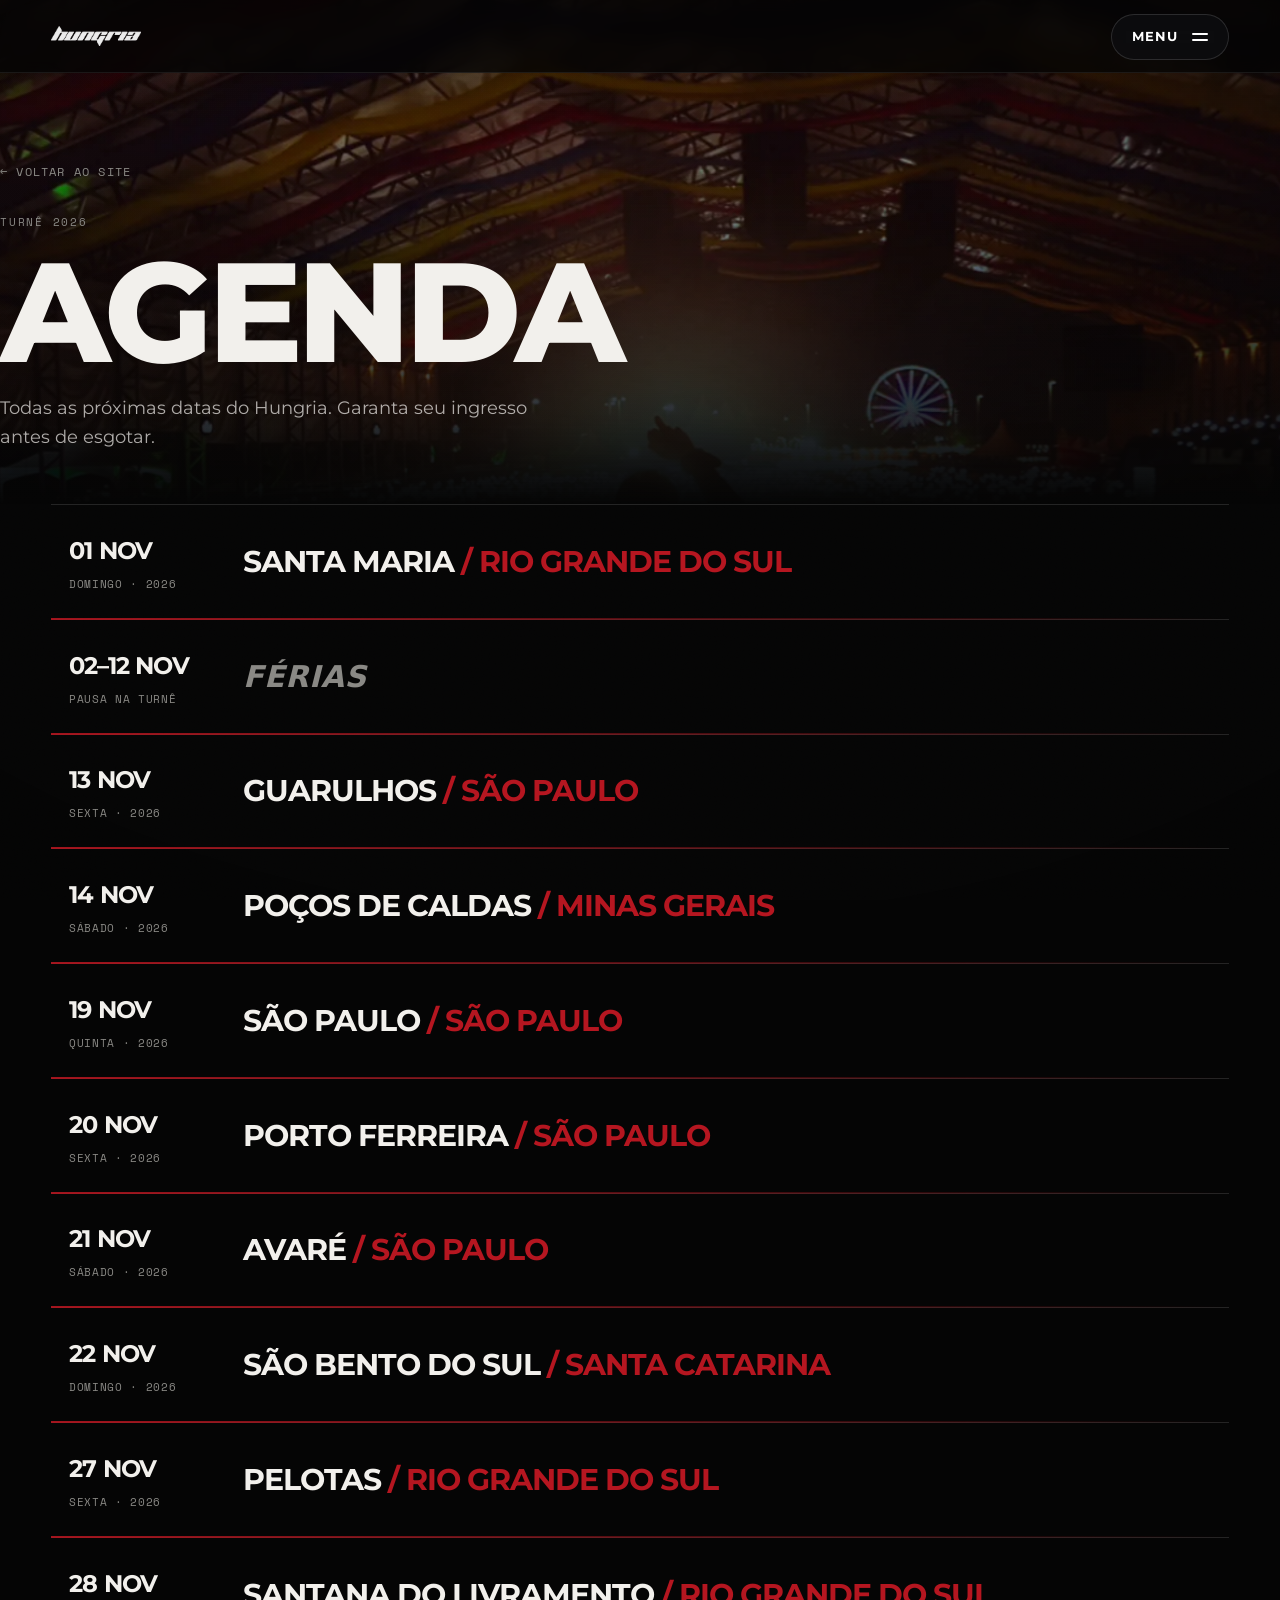
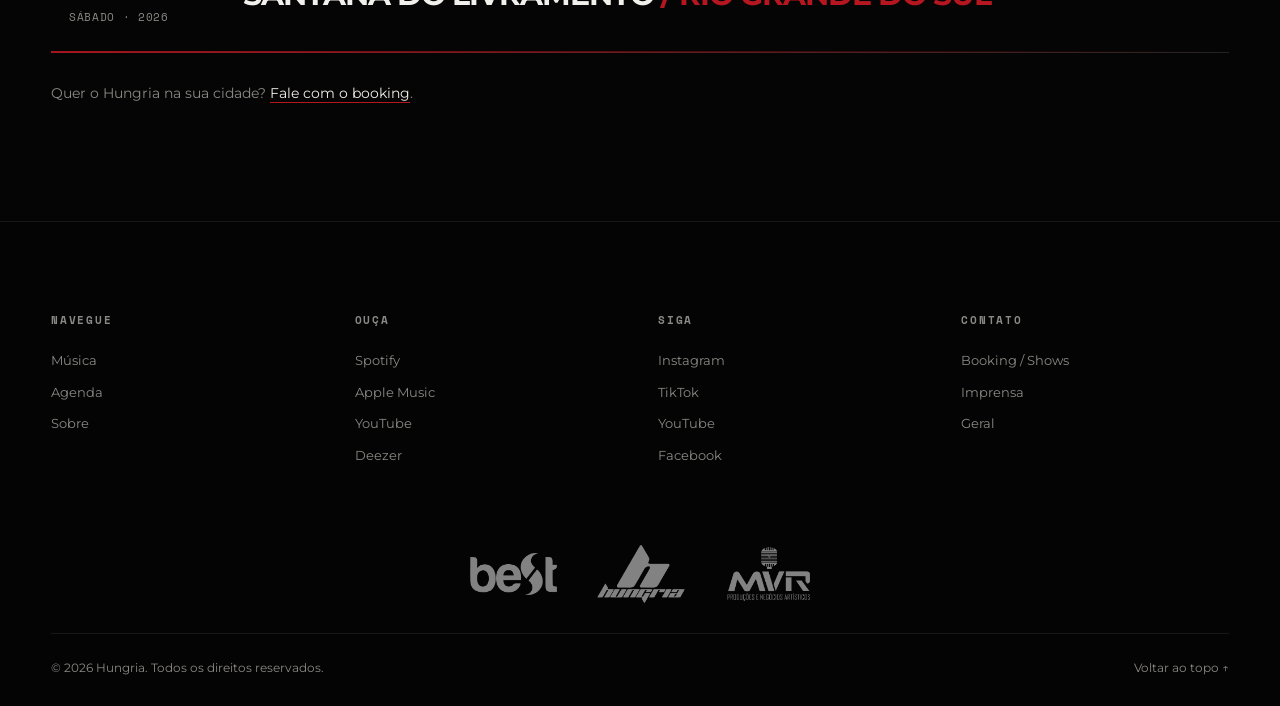
==== commit cd3ee2c7: "Agenda: periodo de ferias (02-12/nov) como linha especial Co-Authored-By: Claude Opus 5.5 <noreply@a" ====
--- a/agenda.html
+++ b/agenda.html
@@ -21,7 +21,7 @@
 <link rel="preconnect" href="https://fonts.gstatic.com" crossorigin>
 <link href="https://fonts.googleapis.com/css2?family=Montserrat:wght@300;400;500;600;700;800&family=Space+Mono:wght@400;700&display=swap" rel="stylesheet">
 
-<link rel="stylesheet" href="assets/css/style.css?v=20261103a">
+<link rel="stylesheet" href="assets/css/style.css?v=20261103b">
 <script>document.documentElement.classList.add("js");</script>
 </head>
 
@@ -131,8 +131,8 @@
   </div>
 </footer>
 
-<script src="assets/js/data.js?v=20261103a"></script>
-<script src="assets/js/agenda.js?v=20261103a"></script>
+<script src="assets/js/data.js?v=20261103b"></script>
+<script src="assets/js/agenda.js?v=20261103b"></script>
 <!-- MorphedMenu: abre/fecha com clique -->
 <script>
 (function(){
--- a/assets/css/style.css
+++ b/assets/css/style.css
@@ -574,6 +574,8 @@
 .dates__d{ font-family:var(--font-display); font-weight:700; text-transform:uppercase; font-size:24px; letter-spacing:0; }
 .dates__city{ font-family:var(--font-display); font-weight:700; text-transform:uppercase; letter-spacing:-.01em; font-size:clamp(20px,2.4vw,30px); line-height:1.04; }
 .dates__uf{ color:var(--red); }
+.dates__row--pausa .dates__city{ color:var(--gray); font-style:italic; letter-spacing:.02em; }
+.dates__row--pausa .dates__d, .js .dates__row--pausa.reveal.on .dates__d{ color:var(--gray); }
 .dates__venue{ font-size:13px; letter-spacing:.02em; color:var(--gray); margin-top:5px; }
 .dates__tag{ font-family:var(--font-body); font-size:11px; letter-spacing:.12em; text-transform:uppercase; color:var(--white-70);
   border:1px solid var(--white-14); border-radius:3px; padding:10px 16px; white-space:nowrap; transition:border-color .3s, background-color .3s, color .3s; }
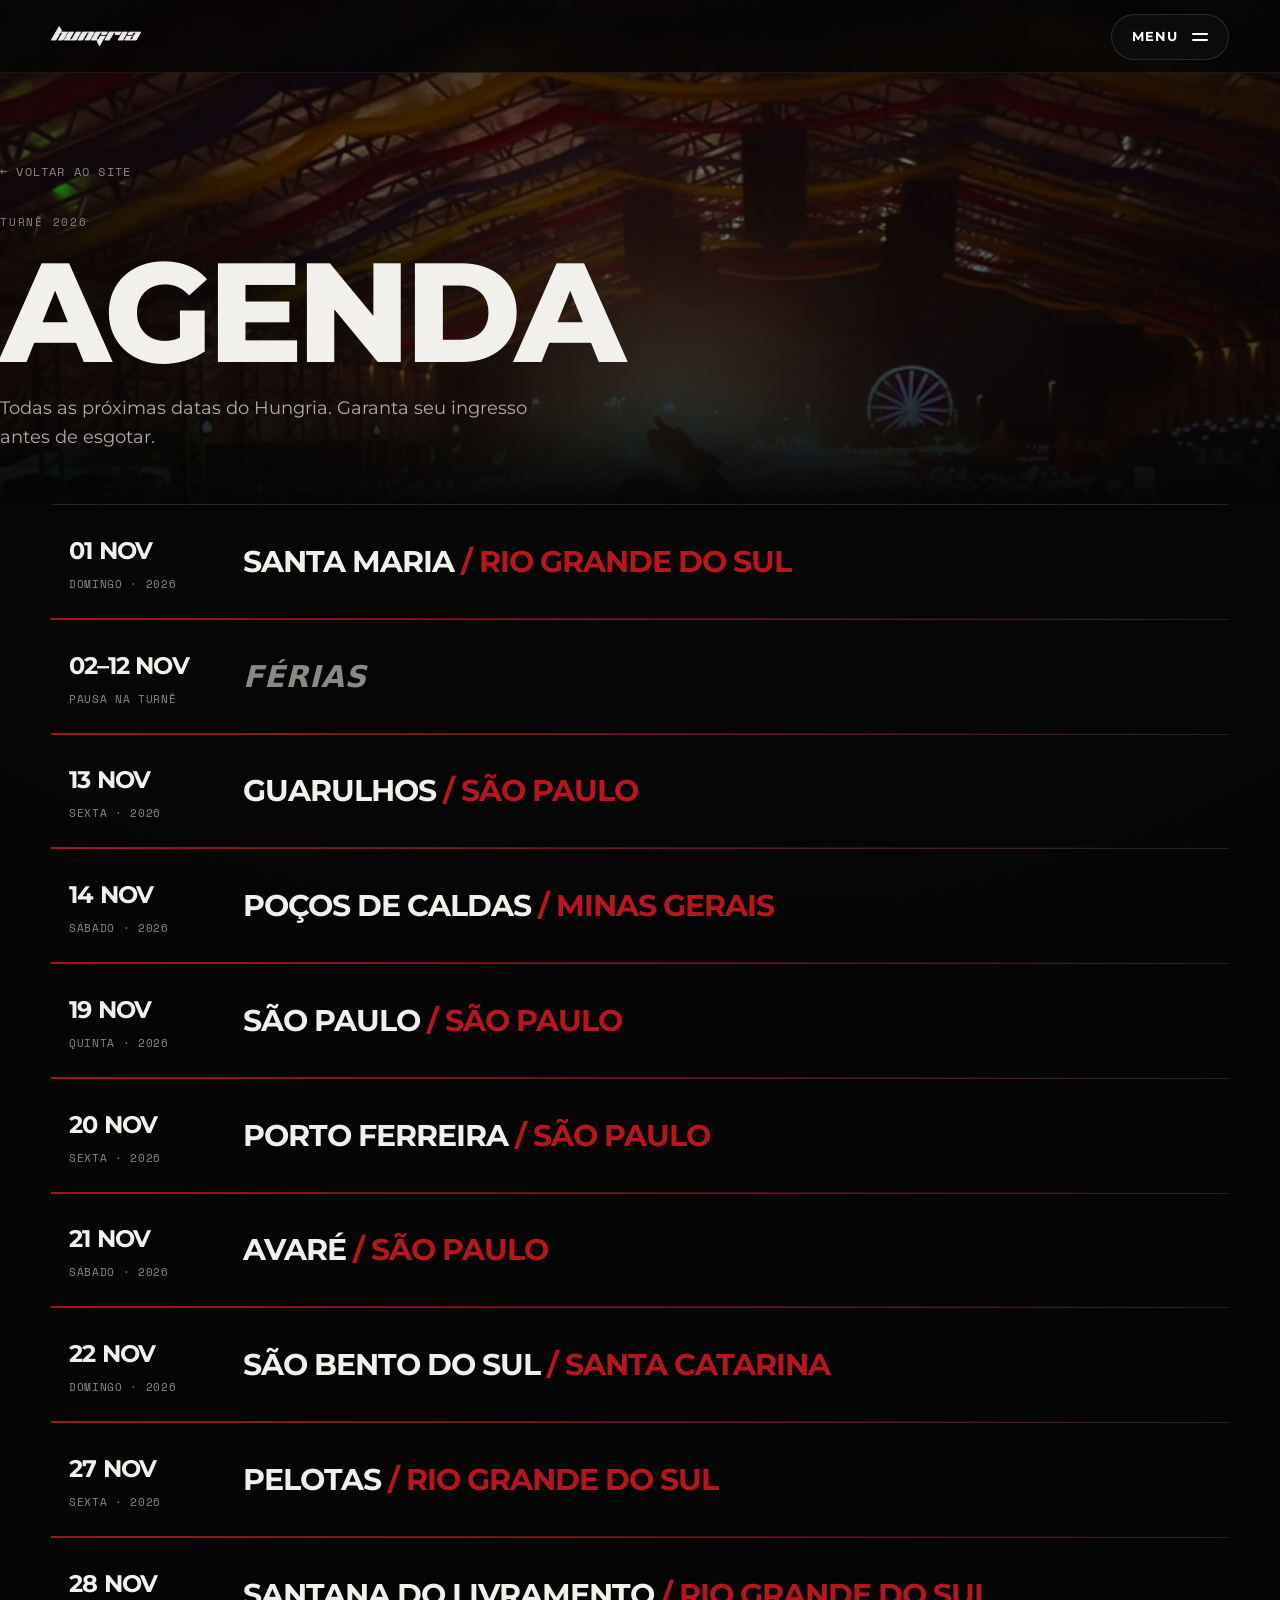
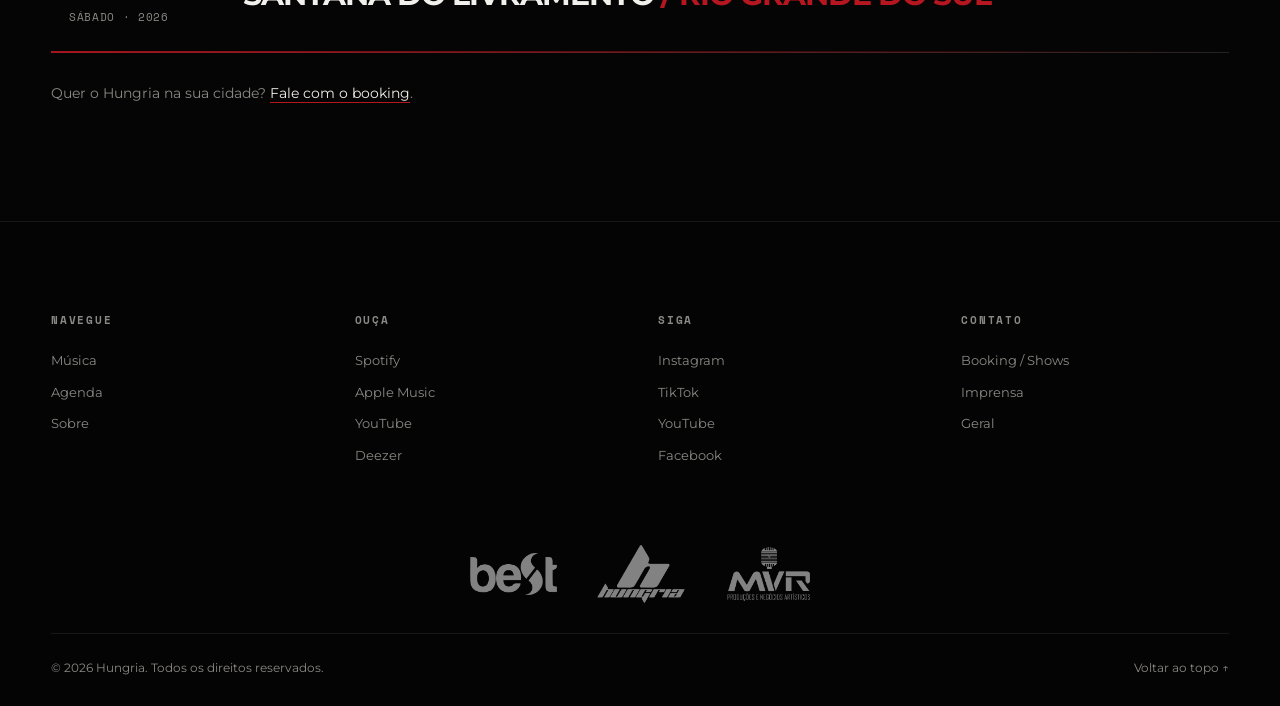
==== commit 5a4dffba: "Videos e fotos de fundo passam a vir do Cloudflare R2 para poupar trafego do Vercel Co-Authored-By: " ====
--- a/agenda.html
+++ b/agenda.html
@@ -84,7 +84,7 @@
   <div class="secbg" data-parallax aria-hidden="true">
     <picture>
       <source type="image/webp" srcset="assets/img/fotos/agenda-hero.webp">
-      <img class="secbg__img" src="assets/img/fotos/agenda-hero.jpg" alt="" decoding="async">
+      <img class="secbg__img" src="https://pub-dfd14236a91140a5a1e41c79f0a83fe4.r2.dev/hungria/agenda-hero.jpg" alt="" decoding="async">
     </picture>
     <span class="secbg__veil"></span>
   </div>
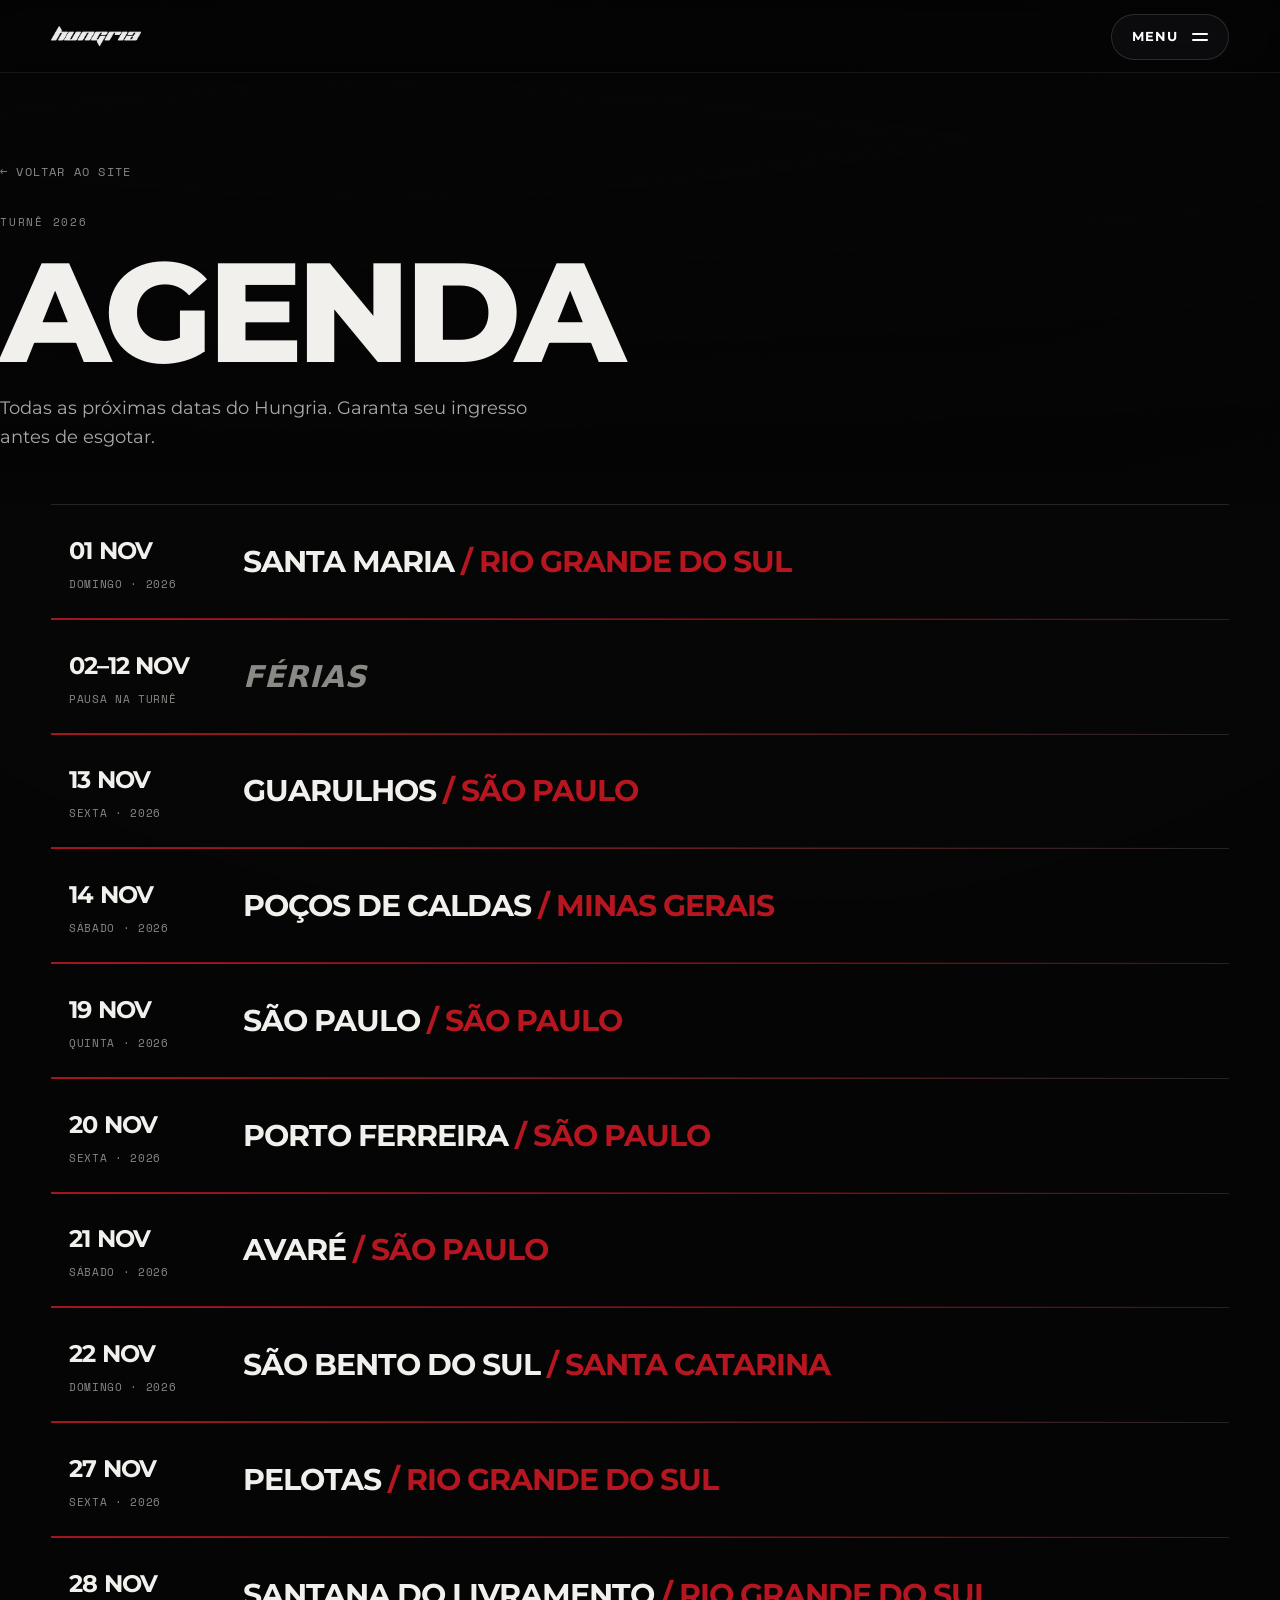
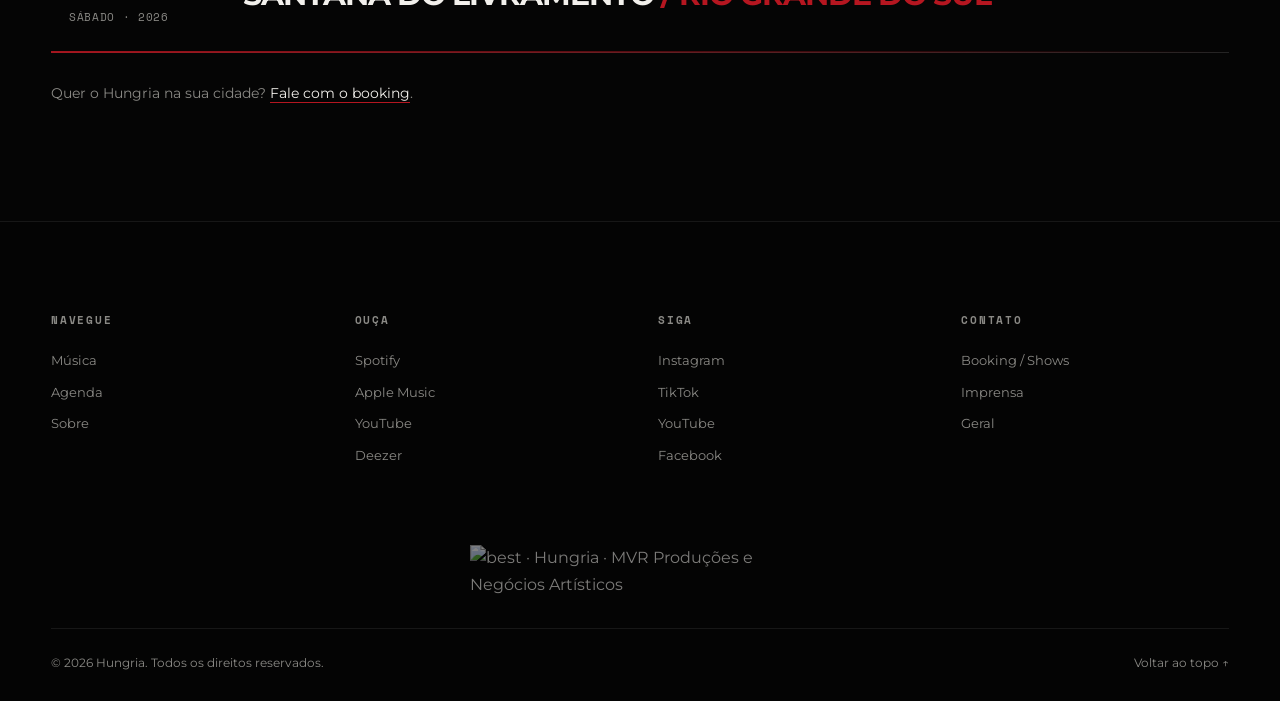
==== commit 49094a3a: "Todas as imagens passam a vir do Cloudflare R2 Co-Authored-By: Claude Opus 5.5 <noreply@anthropic.co" ====
--- a/agenda.html
+++ b/agenda.html
@@ -12,10 +12,10 @@
 <meta property="og:site_name" content="Hungria">
 <meta property="og:title" content="Agenda — Hungria">
 <meta property="og:description" content="Próximas datas da turnê do Hungria. Garanta seu ingresso.">
-<meta property="og:image" content="assets/img/og-cover.svg">
+<meta property="og:image" content="https://pub-dfd14236a91140a5a1e41c79f0a83fe4.r2.dev/hungria/img/og-cover.svg">
 <meta property="og:locale" content="pt_BR">
 
-<link rel="icon" href="assets/img/favicon.svg" type="image/svg+xml">
+<link rel="icon" href="https://pub-dfd14236a91140a5a1e41c79f0a83fe4.r2.dev/hungria/img/favicon.svg" type="image/svg+xml">
 
 <link rel="preconnect" href="https://fonts.googleapis.com">
 <link rel="preconnect" href="https://fonts.gstatic.com" crossorigin>
@@ -83,7 +83,7 @@
 <section class="agenda-top">
   <div class="secbg" data-parallax aria-hidden="true">
     <picture>
-      <source type="image/webp" srcset="assets/img/fotos/agenda-hero.webp">
+      <source type="image/webp" srcset="https://pub-dfd14236a91140a5a1e41c79f0a83fe4.r2.dev/hungria/img/fotos/agenda-hero.webp">
       <img class="secbg__img" src="https://pub-dfd14236a91140a5a1e41c79f0a83fe4.r2.dev/hungria/agenda-hero.jpg" alt="" decoding="async">
     </picture>
     <span class="secbg__veil"></span>
@@ -119,7 +119,7 @@
     <!-- Régua de logos (best · Hungria · MVR). Só a "best" é clicável -> Instagram. -->
     <div class="partners" aria-label="Parceiros">
       <div class="partners__strip">
-        <img class="partners__img" src="assets/img/logoss.png?v=1" alt="best · Hungria · MVR Produções e Negócios Artísticos" loading="lazy" decoding="async">
+        <img class="partners__img" src="https://pub-dfd14236a91140a5a1e41c79f0a83fe4.r2.dev/hungria/img/logoss.png?v=1" alt="best · Hungria · MVR Produções e Negócios Artísticos" loading="lazy" decoding="async">
         <a class="partners__best" href="https://www.instagram.com/best_oficial/" target="_blank" rel="noopener" aria-label="Best — Instagram"></a>
       </div>
     </div>
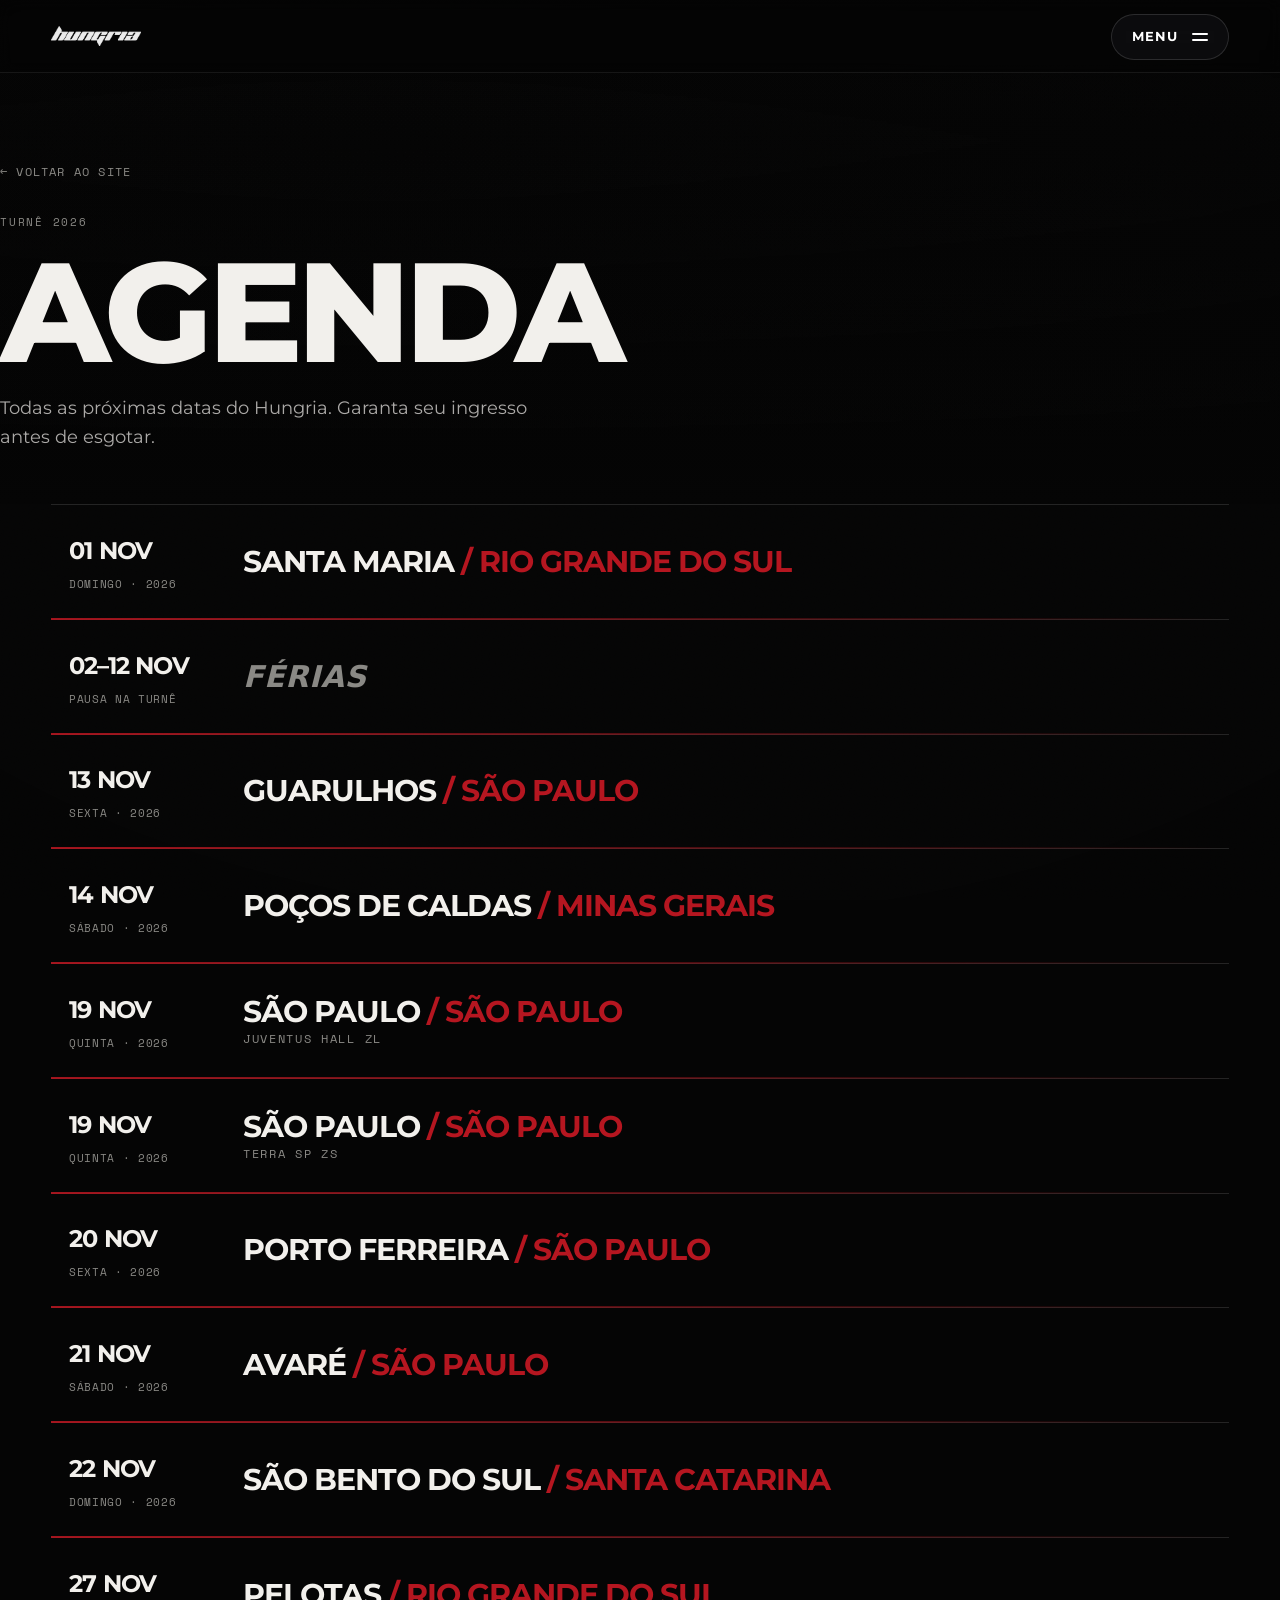
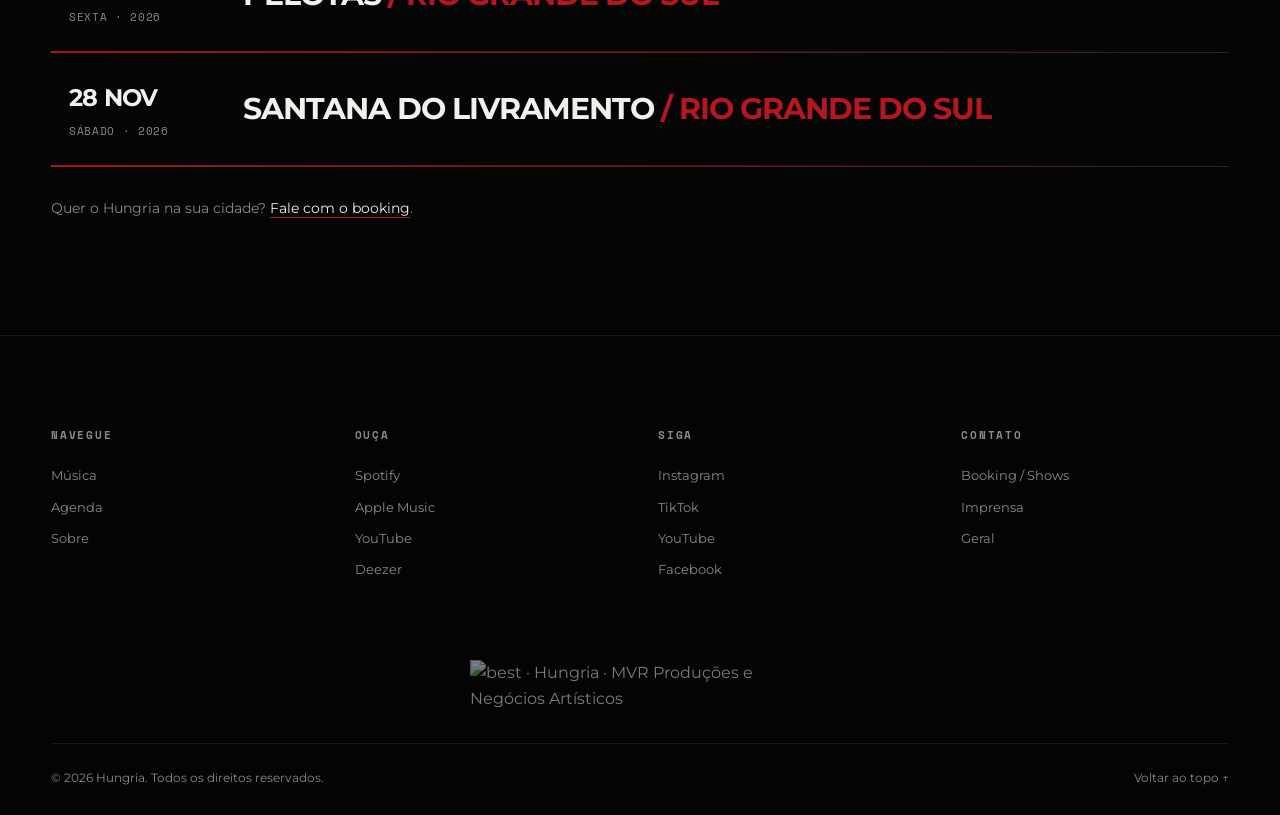
==== commit d7876d63: "Agenda: 19/nov em Sao Paulo com as duas casas (Juventus Hall ZL e Terra SP ZS) Co-Authored-By: Claud" ====
--- a/agenda.html
+++ b/agenda.html
@@ -21,7 +21,7 @@
 <link rel="preconnect" href="https://fonts.gstatic.com" crossorigin>
 <link href="https://fonts.googleapis.com/css2?family=Montserrat:wght@300;400;500;600;700;800&family=Space+Mono:wght@400;700&display=swap" rel="stylesheet">
 
-<link rel="stylesheet" href="assets/css/style.css?v=20261103b">
+<link rel="stylesheet" href="assets/css/style.css?v=20261118a">
 <script>document.documentElement.classList.add("js");</script>
 </head>
 
@@ -131,8 +131,8 @@
   </div>
 </footer>
 
-<script src="assets/js/data.js?v=20261103b"></script>
-<script src="assets/js/agenda.js?v=20261103b"></script>
+<script src="assets/js/data.js?v=20261118a"></script>
+<script src="assets/js/agenda.js?v=20261118a"></script>
 <!-- MorphedMenu: abre/fecha com clique -->
 <script>
 (function(){
--- a/assets/css/style.css
+++ b/assets/css/style.css
@@ -574,6 +574,7 @@
 .dates__d{ font-family:var(--font-display); font-weight:700; text-transform:uppercase; font-size:24px; letter-spacing:0; }
 .dates__city{ font-family:var(--font-display); font-weight:700; text-transform:uppercase; letter-spacing:-.01em; font-size:clamp(20px,2.4vw,30px); line-height:1.04; }
 .dates__uf{ color:var(--red); }
+.dates__local{ display:block; margin-top:6px; font-family:var(--font-mono); font-weight:400; font-size:12px; letter-spacing:.14em; color:var(--gray); }
 .dates__row--pausa .dates__city{ color:var(--gray); font-style:italic; letter-spacing:.02em; }
 .dates__row--pausa .dates__d, .js .dates__row--pausa.reveal.on .dates__d{ color:var(--gray); }
 .dates__venue{ font-size:13px; letter-spacing:.02em; color:var(--gray); margin-top:5px; }
@@ -708,8 +709,11 @@
 /* TEXTO: camada da frente, mais largo, sobrepondo a foto */
 .mtx__text{ position:relative; z-index:2; width:min(74%, 820px);
   font-family:"Inter", var(--font-body); font-weight:600; letter-spacing:-.005em;
-  font-size:clamp(20px,2.5vw,37px); line-height:1.22; color:#fff; text-shadow:0 2px 22px rgba(0,0,0,.55); }
+  font-size:clamp(19px,2.05vw,31px); line-height:1.26; color:#fff; text-shadow:0 2px 22px rgba(0,0,0,.55); }
 .mtx__text p{ margin:0 0 clamp(20px,2.4vw,34px); }
+.mtx__kicker{ font-family:var(--font-mono); font-weight:400; font-size:12px; letter-spacing:.18em; text-transform:uppercase;
+  color:var(--red); margin:0 0 clamp(16px,2vw,26px); text-shadow:none; }
+.mtx__kicker .mtx__w{ opacity:1; }
 .mtx__text p:last-child{ margin-bottom:0; }
 .mtx__w{ opacity:.14; }                        /* base apagado; o JS acende no scroll */
 /* MARCAÇÕES à mão (traços brancos irregulares) nas frases-chave */
@@ -726,7 +730,7 @@
   .mtx__wrap{ display:block; min-height:0; }
   .mtx__photo{ position:relative; width:100%; aspect-ratio:4/3; margin-top:clamp(22px,6vw,34px); }
   .mtx__photo::after{ background:linear-gradient(0deg, rgba(5,5,5,.4), transparent 50%); }
-  .mtx__text{ width:100%; font-size:clamp(20px,5.4vw,28px); text-shadow:none; }
+  .mtx__text{ width:100%; font-size:clamp(19px,5vw,26px); text-shadow:none; }
   .mtx__u--circle{ white-space:normal; }
 }
 #turne{ background:var(--black); }   /* opaca: evita bleed do manifesto atrás */
